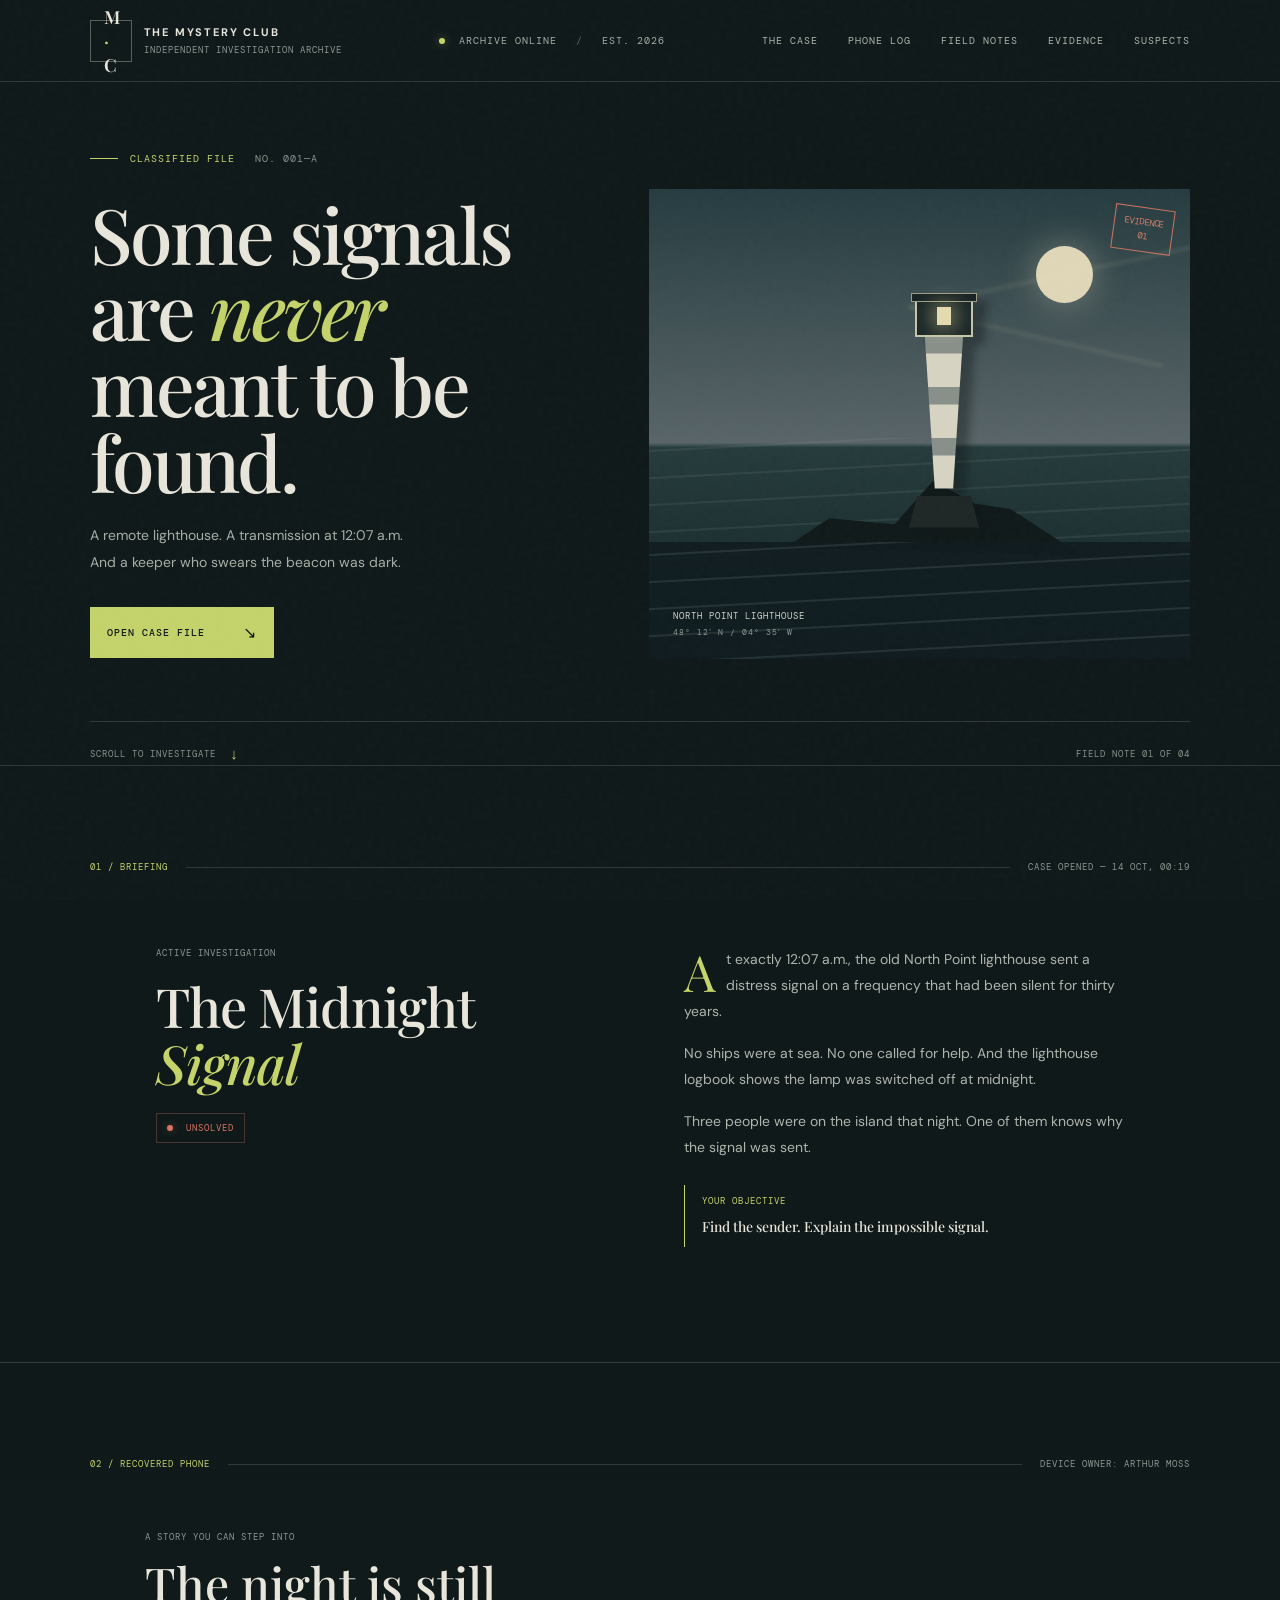
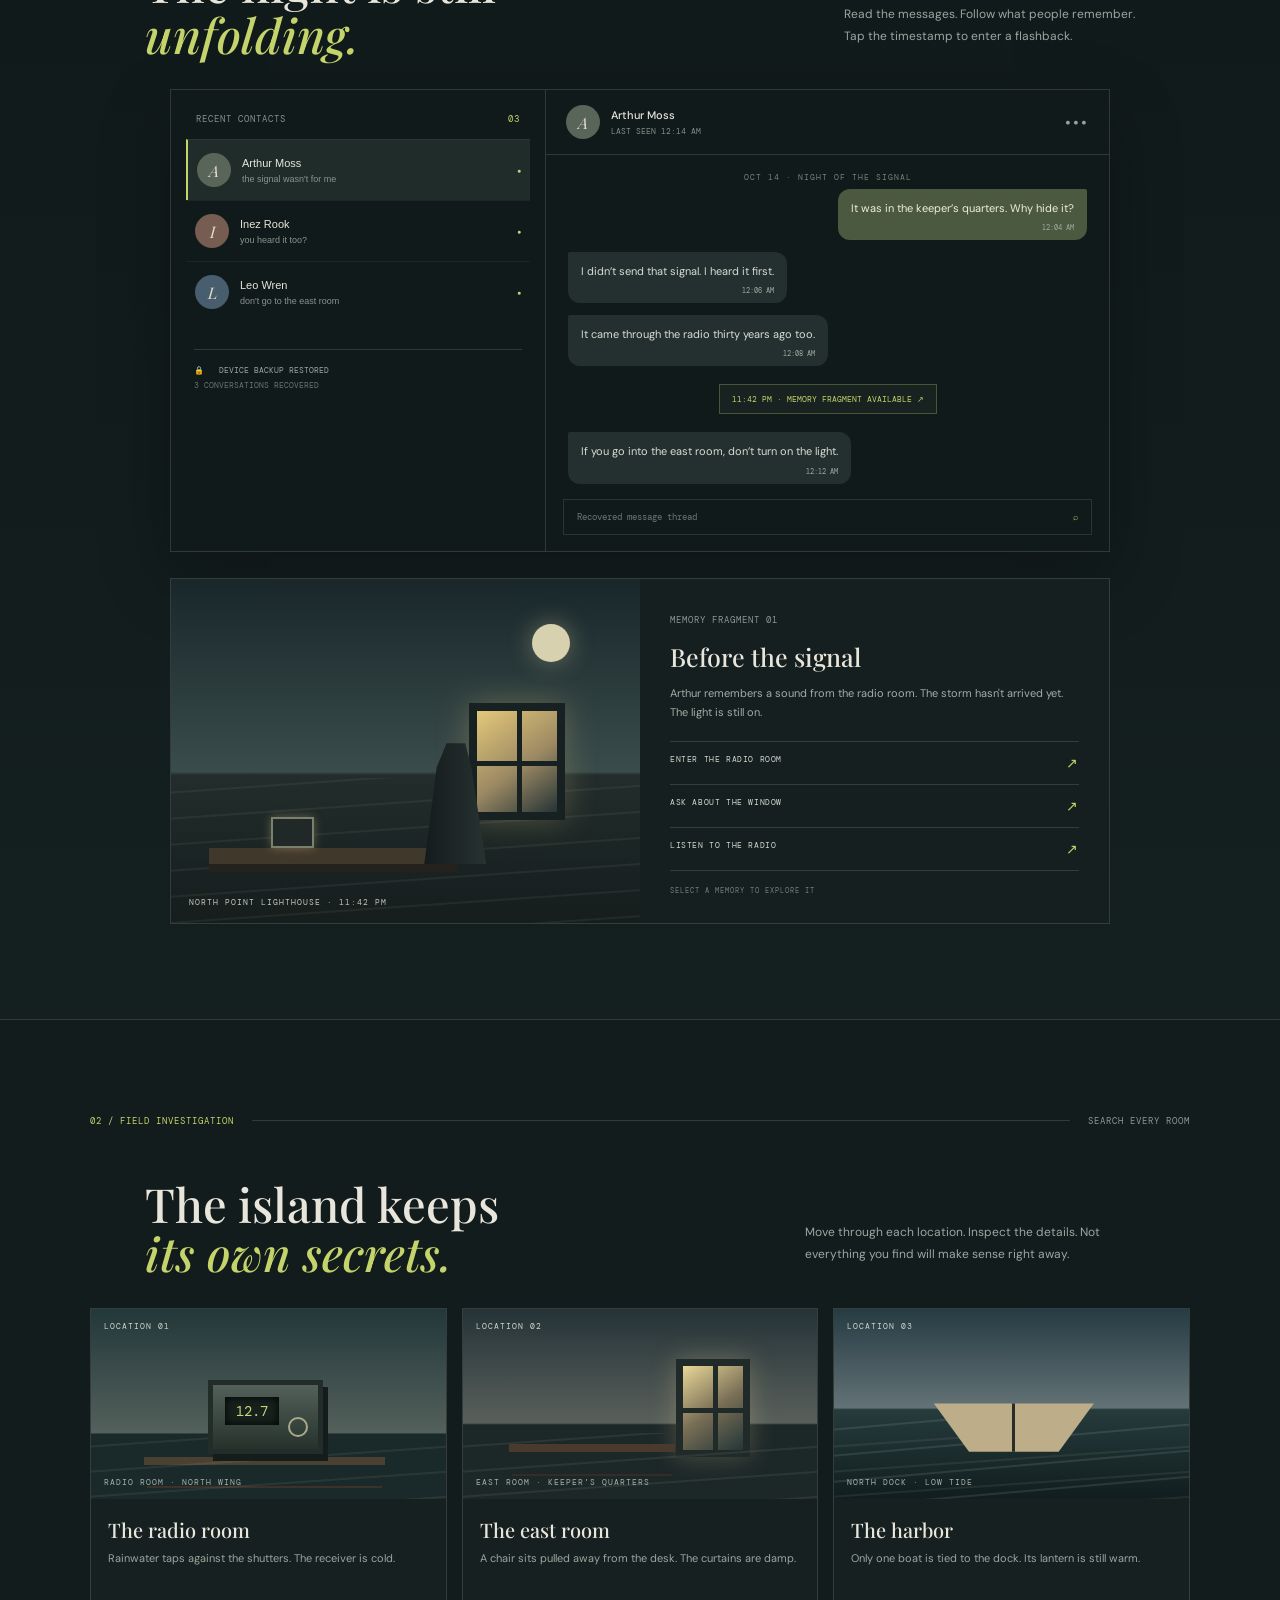
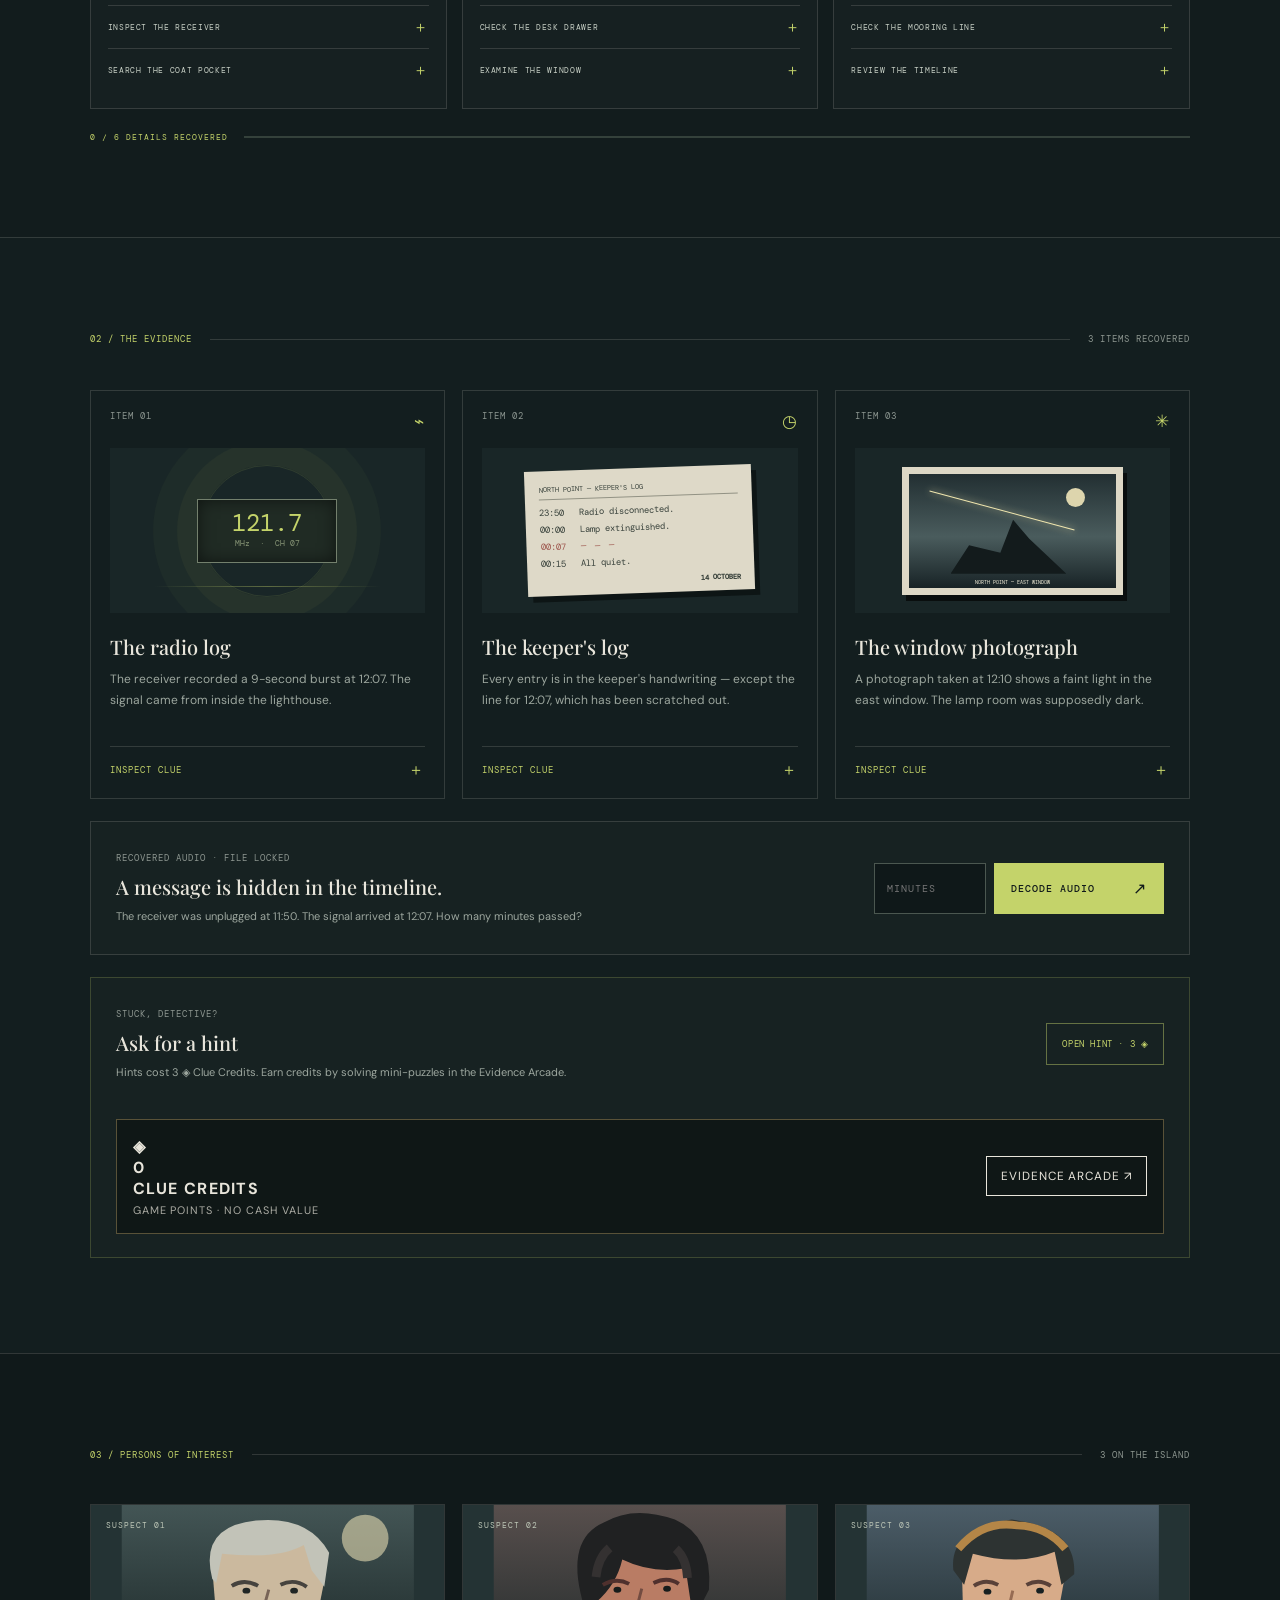
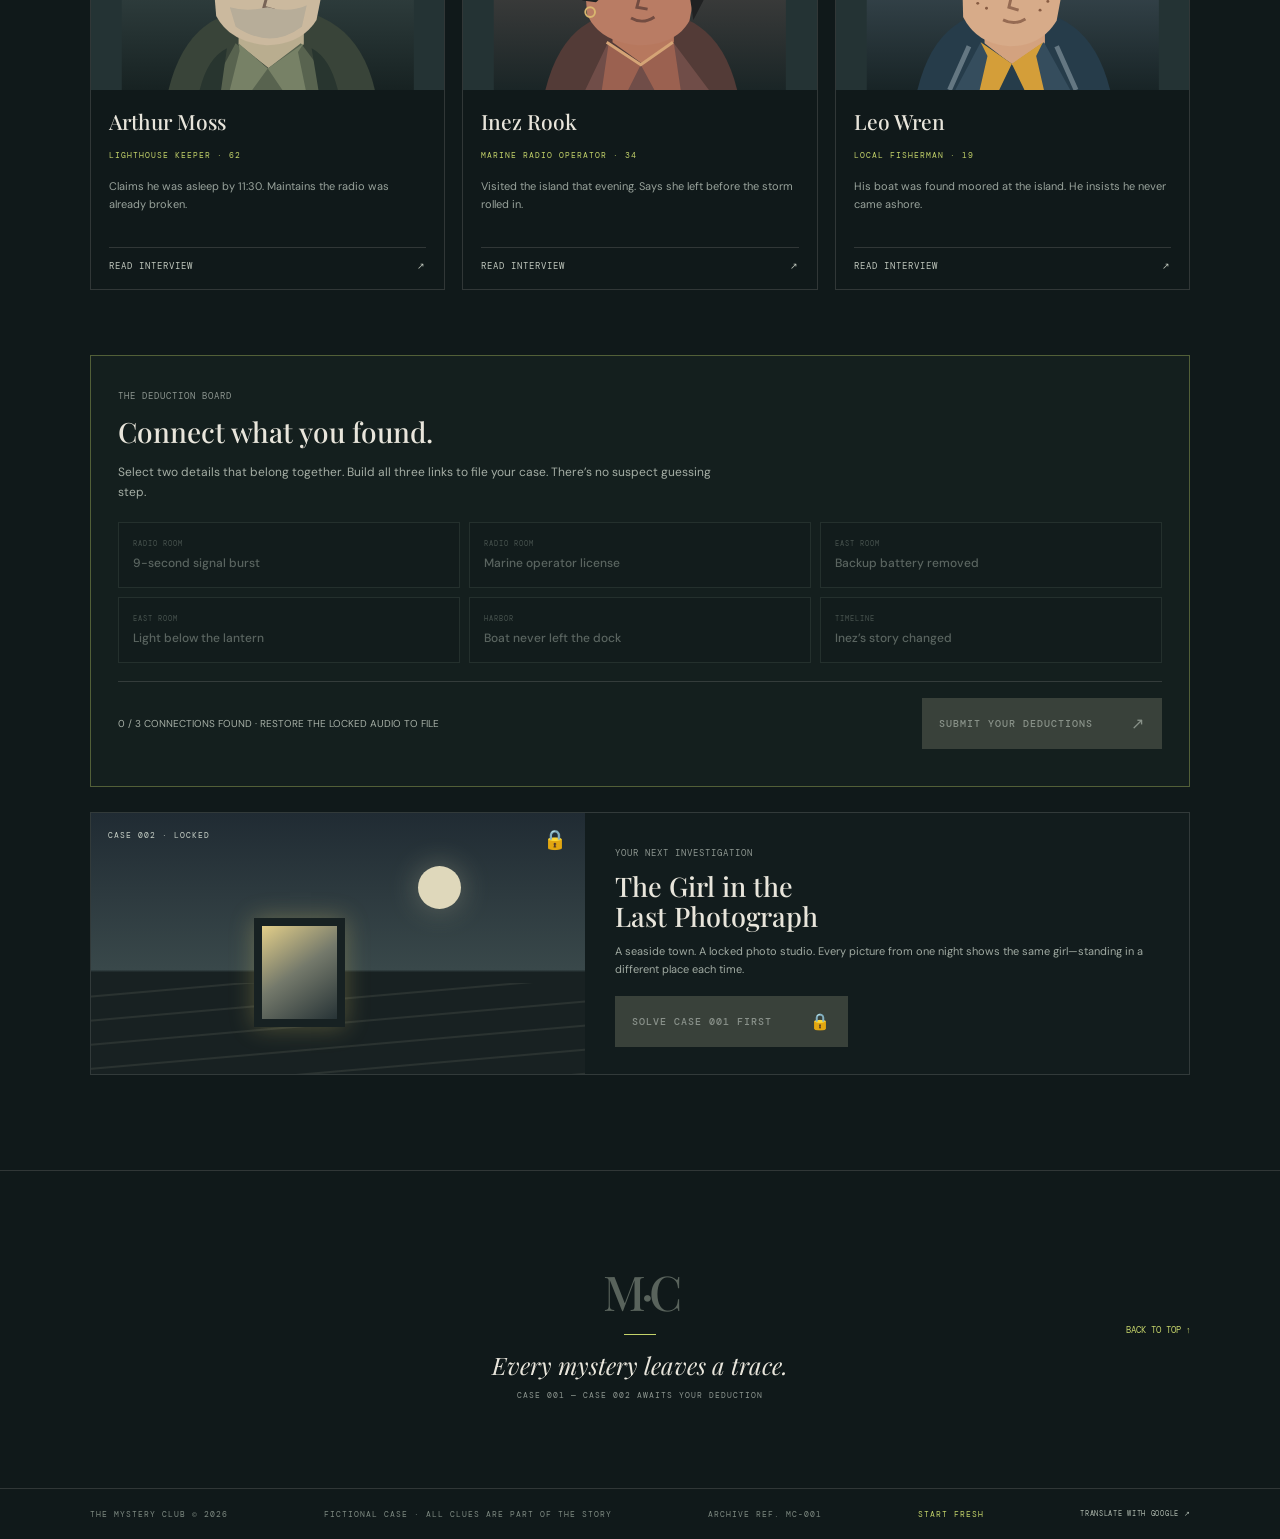
==== index.html @ 8fec45c0 "Add Clue Credits mini-game arcade" ====
<!doctype html>
<html lang="en">
<head>
  <meta charset="utf-8">
  <meta name="viewport" content="width=device-width, initial-scale=1">
  <meta name="theme-color" content="#10191a"><link rel="icon" href="site-icon.svg" type="image/svg+xml"><link rel="manifest" href="site.webmanifest"><link rel="canonical" href="https://ikram-mysteryclub.github.io/the-mystery-club/"><meta name="application-name" content="The Mystery Club"><meta property="og:site_name" content="The Mystery Club"><meta property="og:title" content="The Mystery Club — Mystery Cases"><meta property="og:description" content="Inspect clues, connect evidence, and solve three original mystery cases."><meta property="og:type" content="website"><meta property="og:url" content="https://ikram-mysteryclub.github.io/the-mystery-club/"><meta property="og:image" content="https://ikram-mysteryclub.github.io/the-mystery-club/social-card.svg"><meta name="twitter:card" content="summary_large_image"><meta name="robots" content="index,follow">
  <meta name="description" content="Enter the Internet Mystery Club archive and investigate Case 001: The Midnight Signal.">
  <title>The Mystery Club — Case 001</title>
  <link rel="stylesheet" href="style.css">
</head>
<body>
  <div class="grain" aria-hidden="true"></div>
  <header class="topbar">
    <a class="brand" href="#top" aria-label="The Mystery Club home"><span class="brand-mark">M<span>·</span>C</span><span class="brand-name">THE MYSTERY CLUB<small>INDEPENDENT INVESTIGATION ARCHIVE</small></span></a>
    <div class="top-status"><span class="status-dot"></span> ARCHIVE ONLINE <span class="status-divider">/</span> EST. 2026</div>
    <button class="menu-button" id="menuButton" aria-label="Open navigation" aria-expanded="false">☰</button>
    <nav id="mainNav"><a href="#case">THE CASE</a><a href="#phone">PHONE LOG</a><a href="#field">FIELD NOTES</a><a href="#evidence">EVIDENCE</a><a href="#suspects">SUSPECTS</a></nav>
  </header>
  <main id="top">
    <section class="hero">
      <div class="hero-copy"><div class="eyebrow"><span class="eyebrow-line"></span> CLASSIFIED FILE <span class="file-number">NO. 001—A</span></div>
        <h1>Some signals<br>are <em>never</em><br>meant to be found.</h1>
        <p class="hero-intro">A remote lighthouse. A transmission at 12:07 a.m.<br>And a keeper who swears the beacon was dark.</p>
        <a class="primary-button" href="#case">OPEN CASE FILE <span>↘</span></a>
      </div>
      <div class="hero-art" aria-label="Illustration of a lighthouse in a storm at night" role="img">
        <div class="moon"></div><div class="beam beam-one"></div><div class="beam beam-two"></div><div class="sea sea-back"></div><div class="island"></div><div class="tower"><div class="lantern"><i></i></div><div class="tower-body"></div><div class="tower-base"></div></div><div class="sea sea-front"></div><div class="art-label">NORTH POINT LIGHTHOUSE <span>48° 12′ N / 04° 35′ W</span></div><div class="art-stamp">EVIDENCE<br>01</div>
      </div>
      <div class="hero-foot"><span>SCROLL TO INVESTIGATE</span><span class="scroll-mark">↓</span><span>FIELD NOTE 01 OF 04</span></div>
    </section>
    <section class="case-section" id="case">
      <div class="section-heading"><span class="section-index">01 / BRIEFING</span><span class="section-rule"></span><span class="section-date">CASE OPENED — 14 OCT, 00:19</span></div>
      <div class="case-grid"><div class="case-title"><span class="small-label">ACTIVE INVESTIGATION</span><h2>The Midnight<br><em>Signal</em></h2><div class="case-tag"><span class="status-dot"></span> UNSOLVED</div></div>
        <div class="briefing"><p class="dropcap">At exactly 12:07 a.m., the old North Point lighthouse sent a distress signal on a frequency that had been silent for thirty years.</p><p>No ships were at sea. No one called for help. And the lighthouse logbook shows the lamp was switched off at midnight.</p><p>Three people were on the island that night. One of them knows why the signal was sent.</p><div class="briefing-note"><span>YOUR OBJECTIVE</span><strong>Find the sender. Explain the impossible signal.</strong></div></div></div>
    </section>
    <section class="story-section" id="phone">
      <div class="section-heading"><span class="section-index">02 / RECOVERED PHONE</span><span class="section-rule"></span><span class="section-date">DEVICE OWNER: ARTHUR MOSS</span></div>
      <div class="story-intro"><div><span class="small-label">A STORY YOU CAN STEP INTO</span><h2>The night is still<br><em>unfolding.</em></h2></div><p>Read the messages. Follow what people remember.<br>Tap the timestamp to enter a flashback.</p></div>
      <div class="phone-layout">
        <aside class="contact-list"><div class="contact-head">RECENT CONTACTS <span>03</span></div><button class="contact active" data-chat="arthur"><span class="avatar avatar-a">A</span><span><b>Arthur Moss</b><small>the signal wasn't for me</small></span><i>●</i></button><button class="contact" data-chat="inez"><span class="avatar avatar-i">I</span><span><b>Inez Rook</b><small>you heard it too?</small></span><i>●</i></button><button class="contact" data-chat="leo"><span class="avatar avatar-l">L</span><span><b>Leo Wren</b><small>don't go to the east room</small></span><i>●</i></button><div class="contact-lock">🔒 &nbsp; DEVICE BACKUP RESTORED<br><span>3 CONVERSATIONS RECOVERED</span></div></aside>
        <div class="chat-window"><div class="chat-top"><span class="avatar avatar-a" id="chatAvatar">A</span><span><b id="chatName">Arthur Moss</b><small>LAST SEEN 12:14 AM</small></span><span class="chat-menu">•••</span></div><div class="chat-date">OCT 14 · NIGHT OF THE SIGNAL</div><div class="chat-messages" id="chatMessages"></div><div class="chat-input"><span>Recovered message thread</span><span>⌕</span></div></div>
      </div>
      <div class="flashback-card"><div class="flash-scene"><div class="flash-moon"></div><div class="flash-window"></div><div class="flash-desk"></div><div class="flash-person"></div><span class="scene-time">NORTH POINT LIGHTHOUSE · 11:42 PM</span><span class="scene-grain"></span></div><div class="flash-copy"><span class="small-label">MEMORY FRAGMENT 01</span><h3>Before the signal</h3><p id="flashText">Arthur remembers a sound from the radio room. The storm hasn't arrived yet. The light is still on.</p><div class="flash-choices" id="flashChoices"><button data-next="You step into the radio room. A second cup of tea is still warm beside the receiver. Someone else was here.">ENTER THE RADIO ROOM <span>↗</span></button><button data-next="You ask about the photograph. Arthur looks away: 'That was taken from inside. Someone was watching the sea from the east window.'">ASK ABOUT THE WINDOW <span>↗</span></button><button data-next="You tune the receiver. Beneath the static, three slow knocks echo back. Arthur whispers: 'It answered.'">LISTEN TO THE RADIO <span>↗</span></button></div><span class="flash-note">SELECT A MEMORY TO EXPLORE IT</span></div></div>
    </section>
    <section class="field-section" id="field">
      <div class="section-heading"><span class="section-index">02 / FIELD INVESTIGATION</span><span class="section-rule"></span><span class="section-date">SEARCH EVERY ROOM</span></div>
      <div class="field-intro"><h2>The island keeps<br><em>its own secrets.</em></h2><p>Move through each location. Inspect the details. Not everything you find will make sense right away.</p></div>
      <div class="location-grid">
        <article class="location-card"><div class="location-art scene-radio"><span class="location-number">LOCATION 01</span><div class="scene-radio-set"></div><div class="scene-table"></div><span class="scene-caption">RADIO ROOM · NORTH WING</span></div><div class="location-copy"><h3>The radio room</h3><p>Rainwater taps against the shutters. The receiver is cold.</p><button class="inspect-lead" data-lead="pulse">INSPECT THE RECEIVER <span>＋</span></button><div class="lead-reveal" id="lead-pulse" hidden></div><button class="inspect-lead" data-lead="operator">SEARCH THE COAT POCKET <span>＋</span></button><div class="lead-reveal" id="lead-operator" hidden></div></div></article>
        <article class="location-card"><div class="location-art scene-quarters"><span class="location-number">LOCATION 02</span><div class="scene-window"></div><div class="scene-desk"></div><span class="scene-caption">EAST ROOM · KEEPER’S QUARTERS</span></div><div class="location-copy"><h3>The east room</h3><p>A chair sits pulled away from the desk. The curtains are damp.</p><button class="inspect-lead" data-lead="battery">CHECK THE DESK DRAWER <span>＋</span></button><div class="lead-reveal" id="lead-battery" hidden></div><button class="inspect-lead" data-lead="window">EXAMINE THE WINDOW <span>＋</span></button><div class="lead-reveal" id="lead-window" hidden></div></div></article>
        <article class="location-card"><div class="location-art scene-harbor"><span class="location-number">LOCATION 03</span><div class="scene-boat"></div><span class="scene-caption">NORTH DOCK · LOW TIDE</span></div><div class="location-copy"><h3>The harbor</h3><p>Only one boat is tied to the dock. Its lantern is still warm.</p><button class="inspect-lead" data-lead="rope">CHECK THE MOORING LINE <span>＋</span></button><div class="lead-reveal" id="lead-rope" hidden></div><button class="inspect-lead" data-lead="alibi">REVIEW THE TIMELINE <span>＋</span></button><div class="lead-reveal" id="lead-alibi" hidden></div></div></article>
      </div><div class="field-progress"><span id="fieldProgress">0 / 6 DETAILS RECOVERED</span><span class="field-progress-line"><i id="fieldProgressFill"></i></span></div>
    </section>    <section class="evidence-section" id="evidence">
      <div class="section-heading"><span class="section-index">02 / THE EVIDENCE</span><span class="section-rule"></span><span class="section-date">3 ITEMS RECOVERED</span></div>
      <div class="evidence-grid">
        <article class="evidence-card"><div class="evidence-top"><span>ITEM 01</span><span class="evidence-icon">⌁</span></div><div class="radio-visual"><div class="radio-screen"><span>121.7</span><small>MHz&nbsp; · &nbsp;CH 07</small></div><div class="radio-knob"></div><div class="radio-line"></div></div><h3>The radio log</h3><p>The receiver recorded a 9-second burst at 12:07. The signal came from inside the lighthouse.</p><button class="clue-button" data-clue="The receiver was unplugged at 11:50 p.m. Its backup battery was missing.">INSPECT CLUE <span>＋</span></button></article>
        <article class="evidence-card"><div class="evidence-top"><span>ITEM 02</span><span class="evidence-icon">◷</span></div><div class="log-visual"><div class="log-paper"><small>NORTH POINT — KEEPER'S LOG</small><p>23:50 &nbsp; Radio disconnected.</p><p>00:00 &nbsp; Lamp extinguished.</p><p class="ink">00:07 &nbsp; <span>— — —</span></p><p>00:15 &nbsp; All quiet.</p><b>14 OCTOBER</b></div></div><h3>The keeper's log</h3><p>Every entry is in the keeper's handwriting — except the line for 12:07, which has been scratched out.</p><button class="clue-button" data-clue="Under a side light, you can still read the faint pressure marks: 'Don't answer it.'">INSPECT CLUE <span>＋</span></button></article>
        <article class="evidence-card"><div class="evidence-top"><span>ITEM 03</span><span class="evidence-icon">✳</span></div><div class="photo-visual"><div class="photo-frame"><div class="photo-moon"></div><div class="photo-beam"></div><div class="photo-cliff"></div><div class="photo-caption">NORTH POINT — EAST WINDOW</div></div></div><h3>The window photograph</h3><p>A photograph taken at 12:10 shows a faint light in the east window. The lamp room was supposedly dark.</p><button class="clue-button" data-clue="The light is too low to come from the lantern room. It came from the keeper's quarters below.">INSPECT CLUE <span>＋</span></button></article>
      </div>
    
      <div class="cipher-box"><div><span class="small-label">RECOVERED AUDIO · FILE LOCKED</span><h3>A message is hidden in the timeline.</h3><p>The receiver was unplugged at 11:50. The signal arrived at 12:07. How many minutes passed?</p></div><div class="cipher-controls"><label class="sr-only" for="cipherAnswer">Minutes between the events</label><input id="cipherAnswer" inputmode="numeric" maxlength="2" placeholder="MINUTES"><button class="primary-button" id="decodeButton">DECODE AUDIO <span>↗</span></button></div><p id="cipherResult" class="cipher-result" role="status" hidden></p></div>
      <div class="hint-box"><div><span class="small-label">STUCK, DETECTIVE?</span><h3>Ask for a hint</h3><p>Hints cost 3 ◈ Clue Credits. Earn credits by solving mini-puzzles in the Evidence Arcade.</p></div><button class="hint-ad-button" id="hintButton">OPEN HINT · 3 ◈</button><p class="hint-message" id="hintMessage" hidden></p></div>
    </section>
    <section class="suspects-section" id="suspects">
      <div class="section-heading"><span class="section-index">03 / PERSONS OF INTEREST</span><span class="section-rule"></span><span class="section-date">3 ON THE ISLAND</span></div>
      <div class="suspect-grid">
        <article class="suspect"><span class="suspect-id">SUSPECT 01</span><div class="portrait portrait-one"><svg viewBox="0 0 300 190" role="img" aria-label="Illustrated portrait of Arthur Moss wearing a lighthouse keeper coat"><defs><linearGradient id="abg" x2="0" y2="1"><stop stop-color="#435555"/><stop offset="1" stop-color="#172222"/></linearGradient></defs><rect width="300" height="190" fill="url(#abg)"/><circle cx="250" cy="34" r="24" fill="#d8d0aa" opacity=".65"/><path d="M48 190Q66 116 126 108H183Q244 121 260 190" fill="#394439"/><path d="M120 108h67v35l-33 27-34-27z" fill="#b9ad8f"/><path d="M94 78Q91 28 150 25q57 1 58 53l-8 40q-15 25-51 26-38-3-52-30z" fill="#cbb99e"/><path d="M93 76Q79 22 138 16q54-5 75 33l-5 35-13-17-8-26q-26 15-84 9l-6 30z" fill="#c2c3b8"/><path d="M113 83q13-8 27 0M163 82q14-7 27 2" fill="none" stroke="#46433e" stroke-width="4"/><ellipse cx="128" cy="88" rx="4" ry="3" fill="#202625"/><ellipse cx="177" cy="88" rx="4" ry="3" fill="#202625"/><path d="M151 87l-5 18 11 3M139 115q14 9 28-1" fill="none" stroke="#786457" stroke-width="3"/><path d="M111 105q17 5 39 0 23 6 40-2l-5 22q-32 24-68 0z" fill="#b7ad99"/><path d="M91 190l26-48 33 26 34-26 36 48" fill="#58634f"/><path d="M120 142l30 26-16 22h-23l10-40M187 142l-37 26 15 22h24l-8-39" fill="#778166"/><path d="M80 190q8-33 28-43l-6 43M222 190q-8-33-27-43l7 43" fill="#28352f"/></svg></div><div class="suspect-info"><h3>Arthur Moss</h3><span class="role">LIGHTHOUSE KEEPER · 62</span><p>Claims he was asleep by 11:30. Maintains the radio was already broken.</p><button class="suspect-select" data-suspect="Arthur Moss">READ INTERVIEW <span>↗</span></button></div></article>
        <article class="suspect"><span class="suspect-id">SUSPECT 02</span><div class="portrait portrait-two"><svg viewBox="0 0 300 190" role="img" aria-label="Illustrated portrait of Inez Rook wearing a dark red raincoat"><defs><linearGradient id="ibg" x2="0" y2="1"><stop stop-color="#584f4d"/><stop offset="1" stop-color="#1a2526"/></linearGradient></defs><rect width="300" height="190" fill="url(#ibg)"/><path d="M53 190Q71 118 127 111h49q57 9 74 79" fill="#533b37"/><path d="M122 105h63v36l-31 23-32-23z" fill="#b7785e"/><path d="M93 76Q90 27 149 26q58 1 59 56l-7 37q-14 25-52 25-40-3-53-31z" fill="#b97c64"/><path d="M91 98Q74 35 113 18q31-18 73-3 39 17 35 72l-16 31-8-53q-34 6-65-9-6 26-27 44z" fill="#202122"/><path d="M105 74q2-20 14-30M199 75q-1-20-12-30" fill="none" stroke="#343131" stroke-width="9"/><path d="M112 82q14-8 27-1M164 80q15-7 26 1" fill="none" stroke="#4f302d" stroke-width="4"/><ellipse cx="127" cy="87" rx="4" ry="3" fill="#171c1b"/><ellipse cx="178" cy="86" rx="4" ry="3" fill="#171c1b"/><path d="M152 86l-5 19 11 2M141 116q12 7 24-1" fill="none" stroke="#734c41" stroke-width="3"/><circle cx="99" cy="110" r="5" fill="none" stroke="#d9b66f" stroke-width="2"/><path d="M94 190l23-48 34 22 34-22 36 48" fill="#704d48"/><path d="M117 142l34 22-13 26h-27l7-48M185 142l-34 22 14 26h27l-7-48" fill="#9b6150"/><path d="M116 141l35 23 33-23" fill="none" stroke="#d5a476" stroke-width="3"/></svg></div><div class="suspect-info"><h3>Inez Rook</h3><span class="role">MARINE RADIO OPERATOR · 34</span><p>Visited the island that evening. Says she left before the storm rolled in.</p><button class="suspect-select" data-suspect="Inez Rook">READ INTERVIEW <span>↗</span></button></div></article>
        <article class="suspect"><span class="suspect-id">SUSPECT 03</span><div class="portrait portrait-three"><svg viewBox="0 0 300 190" role="img" aria-label="Illustrated portrait of Leo Wren in a knit cap and fishing jacket"><defs><linearGradient id="lbg" x2="0" y2="1"><stop stop-color="#4c5d68"/><stop offset="1" stop-color="#182426"/></linearGradient></defs><rect width="300" height="190" fill="url(#lbg)"/><path d="M52 190Q70 116 128 110h47q57 8 75 80" fill="#263c4a"/><path d="M121 106h62v36l-31 24-31-24z" fill="#d3a27f"/><path d="M98 75q3-47 51-47 49 1 54 48l-8 43q-16 26-48 26-34-2-48-30z" fill="#d7ab89"/><path d="M89 67Q84 24 149 15q67 8 64 56l-13 11-7-34q-36 15-84 2l-9 32z" fill="#2d3332"/><path d="M94 45q25-30 61-24 30 1 49 24" fill="none" stroke="#b48647" stroke-width="8"/><path d="M110 83q12-8 25-1M164 82q13-7 25 1" fill="none" stroke="#594139" stroke-width="4"/><ellipse cx="124" cy="89" rx="4" ry="3" fill="#172022"/><ellipse cx="178" cy="88" rx="4" ry="3" fill="#172022"/><path d="M150 88l-4 17 10 3M140 118q12 6 23-1" fill="none" stroke="#966b53" stroke-width="3"/><g fill="#875b42"><circle cx="114" cy="101" r="1.5"/><circle cx="123" cy="106" r="1.5"/><circle cx="186" cy="99" r="1.5"/><circle cx="178" cy="108" r="1.5"/></g><path d="M91 190l26-49 32 22-14 27zM209 190l-27-49-32 22 14 27z" fill="#354d5d"/><path d="M117 141l32 22-13 27h-20l8-35M181 141l-32 22 13 27h20l-8-35" fill="#d49e39"/><path d="M85 190l20-45M215 190l-20-45" stroke="#647782" stroke-width="5"/></svg></div><div class="suspect-info"><h3>Leo Wren</h3><span class="role">LOCAL FISHERMAN · 19</span><p>His boat was found moored at the island. He insists he never came ashore.</p><button class="suspect-select" data-suspect="Leo Wren">READ INTERVIEW <span>↗</span></button></div></article>
      </div>
      <div class="deduction-box" id="deductionBoard"><div class="deduction-head"><span class="small-label">THE DEDUCTION BOARD</span><h2>Connect what you found.</h2><p>Select two details that belong together. Build all three links to file your case. There’s no suspect guessing step.</p></div><div class="board-clues"><button class="board-clue" data-boardclue="pulse" disabled><small>RADIO ROOM</small><b>9-second signal burst</b></button><button class="board-clue" data-boardclue="operator" disabled><small>RADIO ROOM</small><b>Marine operator license</b></button><button class="board-clue" data-boardclue="battery" disabled><small>EAST ROOM</small><b>Backup battery removed</b></button><button class="board-clue" data-boardclue="window" disabled><small>EAST ROOM</small><b>Light below the lantern</b></button><button class="board-clue" data-boardclue="rope" disabled><small>HARBOR</small><b>Boat never left the dock</b></button><button class="board-clue" data-boardclue="alibi" disabled><small>TIMELINE</small><b>Inez’s story changed</b></button></div><div class="board-bottom"><p id="boardStatus" role="status">Inspect the island to add details to your board.</p><button class="primary-button" id="solveButton" disabled>SUBMIT YOUR DEDUCTIONS <span>↗</span></button></div><div class="links-made" id="linksMade"></div></div><div id="result" class="result" role="status" aria-live="polite" hidden></div>      <div class="next-case" id="nextCase"><div class="next-case-art"><span class="case-lock" id="caseLock">🔒</span><span class="next-case-no">CASE 002 · LOCKED</span><div class="next-case-moon"></div><div class="next-case-horizon"></div></div><div class="next-case-copy"><span class="small-label">YOUR NEXT INVESTIGATION</span><h3>The Girl in the<br>Last Photograph</h3><p>A seaside town. A locked photo studio. Every picture from one night shows the same girl—standing in a different place each time.</p><button class="primary-button" id="caseTwoButton" disabled>SOLVE CASE 001 FIRST <span>🔒</span></button></div></div>
    </section>
    <section class="closing"><span class="closing-mark">M·C</span><p>Every mystery leaves a trace.</p><span class="closing-meta">CASE 001 — CASE 002 AWAITS YOUR DEDUCTION</span><a href="#top">BACK TO TOP ↑</a></section>
  </main>
  <footer><span>THE MYSTERY CLUB © 2026</span><span>FICTIONAL CASE · ALL CLUES ARE PART OF THE STORY</span><span>ARCHIVE REF. MC-001</span><a class="start-fresh" href="start-fresh.html">START FRESH</a><a class="translate-link" href="https://translate.google.com/" target="_blank" rel="noopener noreferrer" title="Open Google Translate to translate the public website">TRANSLATE WITH GOOGLE ↗</a></footer>
  <dialog id="clueDialog"><button class="dialog-close" aria-label="Close clue">×</button><span class="small-label">FIELD NOTE / NEW DETAIL</span><p id="clueText"></p><button class="primary-button dialog-done">BACK TO EVIDENCE <span>↗</span></button></dialog>
  <link rel="stylesheet" href="coin-arcade.css">
  <script src="coin-arcade.js"></script>
  <script src="script.js"></script>
</body>
</html>
---- style.css ----
@import url('https://fonts.googleapis.com/css2?family=DM+Mono:wght@400;500&family=DM+Sans:wght@400;500;600;700&family=Playfair+Display:ital,wght@0,500;0,600;0,700;1,500;1,600&display=swap');
:root{--ink:#10191a;--paper:#e8e5db;--muted:#8d9690;--line:rgba(232,229,219,.15);--acid:#c4d36a;--red:#d77561}*{box-sizing:border-box}html{scroll-behavior:smooth}body{margin:0;background:var(--ink);color:var(--paper);font-family:'DM Sans',sans-serif}.grain{position:fixed;inset:0;z-index:5;pointer-events:none;opacity:.065;background-image:url("data:image/svg+xml,%3Csvg viewBox='0 0 180 180' xmlns='http://www.w3.org/2000/svg'%3E%3Cfilter id='n'%3E%3CfeTurbulence type='fractalNoise' baseFrequency='.85' numOctaves='3' stitchTiles='stitch'/%3E%3C/filter%3E%3Crect width='100%25' height='100%25' filter='url(%23n)' opacity='.32'/%3E%3C/svg%3E")}.topbar{height:82px;padding:0 7%;display:flex;align-items:center;justify-content:space-between;border-bottom:1px solid var(--line);position:relative;z-index:7}.brand{display:flex;gap:12px;align-items:center;color:inherit;text-decoration:none}.brand-mark{font:600 18px 'Playfair Display';letter-spacing:-2px;border:1px solid #56615a;width:42px;height:42px;display:grid;place-content:center}.brand-mark span{color:var(--acid)}.brand-name{font-size:11px;font-weight:700;letter-spacing:1.8px}.brand-name small{display:block;margin-top:5px;color:var(--muted);font:9px 'DM Mono';letter-spacing:1px}.top-status,nav,.eyebrow,.file-number,.hero-foot,.small-label,.section-heading,.case-tag,.briefing-note span,.evidence-top,.clue-button,.suspect-id,.role,.suspect-select,.solve-controls select,.closing-meta,footer,.dialog-close{font:10px 'DM Mono',monospace;letter-spacing:1px}.top-status{color:#a5aca4}.status-dot{display:inline-block;width:6px;height:6px;border-radius:50%;background:var(--acid);margin-right:7px;box-shadow:0 0 9px #c4d36a77}.status-divider{margin:0 12px;color:#56615a}nav{display:flex;gap:30px}nav a{color:#aeb4ab;text-decoration:none}nav a:hover,.suspect-select:hover{color:var(--acid)}.menu-button{display:none;background:none;border:0;color:var(--paper);font-size:20px}.hero{padding:70px 7% 0;position:relative;min-height:670px;display:grid;grid-template-columns:1fr 1.05fr;align-items:center;gap:4%}.hero-copy{padding-bottom:38px}.eyebrow{color:var(--acid);display:flex;align-items:center;gap:12px}.eyebrow-line{width:28px;height:1px;background:var(--acid)}.file-number{color:var(--muted);margin-left:8px}.hero h1{font:500 clamp(48px,6vw,82px)/.99 'Playfair Display',serif;letter-spacing:-2.8px;margin:30px 0 23px}.hero h1 em,.case-title h2 em{color:var(--acid);font-weight:500}.hero-intro{color:#a7aea6;font-size:14px;line-height:1.9;margin-bottom:32px}.primary-button{display:inline-flex;align-items:center;justify-content:space-between;gap:38px;padding:15px 17px;background:var(--acid);border:0;color:var(--ink);font:500 10px 'DM Mono';letter-spacing:1px;text-decoration:none;cursor:pointer;transition:background .2s,transform .2s}.primary-button:hover{background:#d9e78a;transform:translateY(-2px)}.primary-button span{font-size:16px}.hero-art{height:470px;position:relative;overflow:hidden;background:linear-gradient(#263c40,#596568 54%,#263b3c 55%,#122426);isolation:isolate}.moon{position:absolute;right:18%;top:12%;width:57px;height:57px;border-radius:50%;background:#dfd7b8;box-shadow:0 0 35px #e5dfc55c}.beam{position:absolute;z-index:1;left:48%;top:25%;height:1px;background:#f0e6b7;transform-origin:left;opacity:.38;filter:blur(2px)}.beam-one{width:360px;transform:rotate(-12deg)}.beam-two{width:260px;transform:rotate(13deg)}.sea{position:absolute;left:-5%;width:110%;height:26%;background:repeating-linear-gradient(177deg,transparent 0 13px,#9ba7a32b 14px 15px,transparent 16px 27px)}.sea-back{bottom:21%;opacity:.7}.sea-front{bottom:-4%;height:29%;background-color:#101c20;opacity:.9}.island{position:absolute;bottom:22%;left:25%;width:55%;height:16%;background:#111a1a;clip-path:polygon(0 90%,15% 50%,37% 58%,50% 0,64% 31%,76% 38%,100% 100%)}.tower{position:absolute;z-index:2;bottom:28%;left:48%;width:70px;height:230px;filter:drop-shadow(12px 8px 4px #10161766)}.lantern{height:39px;width:58px;position:absolute;top:0;left:6px;background:#192627;border:2px solid #c7c4aa;z-index:2}.lantern:before{content:'';position:absolute;left:-6px;right:-6px;top:-7px;height:7px;background:#182324;border:1px solid #9c9b88}.lantern i{position:absolute;left:20px;top:7px;width:14px;height:18px;background:#e5dbb0;box-shadow:0 0 22px #f9e9a0}.tower-body{position:absolute;top:36px;left:12px;width:46px;height:155px;background:repeating-linear-gradient(0deg,#d7d4c3 0 33px,#89908a 34px 51px);clip-path:polygon(8% 0,92% 0,70% 100%,30% 100%)}.tower-base{position:absolute;left:0;bottom:0;width:70px;height:32px;background:#202727;clip-path:polygon(12% 0,88% 0,100% 100%,0 100%)}.art-label{position:absolute;bottom:22px;left:24px;z-index:3;color:#d1d4ca;font:9px 'DM Mono';letter-spacing:1px}.art-label span{display:block;margin-top:5px;color:#8d9993;font-size:8px}.art-stamp{position:absolute;right:17px;top:18px;border:1px solid #cc735e;color:#d7806a;padding:7px 9px;text-align:center;font:9px/1.6 'DM Mono';transform:rotate(8deg);z-index:3}.hero-foot{grid-column:1/-1;display:flex;gap:14px;align-items:center;color:#89928a;border-top:1px solid var(--line);padding:22px 0 26px;font-size:9px}.scroll-mark{color:var(--acid);font-size:15px}.hero-foot span:last-child{margin-left:auto}.case-section,.evidence-section,.suspects-section{padding:95px 7%;border-top:1px solid var(--line)}.section-heading{display:flex;align-items:center;gap:18px;color:var(--acid);font-size:9px}.section-rule{height:1px;background:var(--line);flex:1}.section-date{color:var(--muted)}.case-grid{display:grid;grid-template-columns:1fr 1fr;gap:9%;padding:67px 6% 20px}.small-label{color:var(--muted);font-size:9px}.case-title h2{font:500 54px/1.06 'Playfair Display';letter-spacing:-1px;margin:17px 0 20px}.case-tag{color:var(--red);border:1px solid #d775614b;display:inline-block;padding:8px 10px;font-size:9px}.case-tag .status-dot{background:var(--red);box-shadow:0 0 9px #d7756177}.briefing{max-width:490px;padding-top:7px}.briefing p{color:#aeb4ac;font-size:14px;line-height:1.85;margin:0 0 16px}.briefing .dropcap:first-letter{float:left;font:50px 'Playfair Display';line-height:.8;color:var(--acid);padding:5px 10px 0 0}.briefing-note{border-left:1px solid var(--acid);margin-top:25px;padding:10px 0 10px 17px}.briefing-note span{display:block;color:var(--acid);font-size:9px;margin-bottom:9px}.briefing-note strong{font:500 14px 'Playfair Display';color:var(--paper)}.evidence-section{background:#131e1f}.evidence-grid{display:grid;grid-template-columns:repeat(3,1fr);gap:17px;margin-top:45px}.evidence-card{border:1px solid var(--line);padding:19px 19px 17px;min-width:0}.evidence-top{display:flex;justify-content:space-between;color:#8c9690;font-size:9px}.evidence-icon{color:var(--acid);font-size:17px}.radio-visual,.log-visual,.photo-visual{height:165px;margin:16px 0 20px;display:grid;place-items:center;background:#192627;overflow:hidden}.radio-visual{position:relative}.radio-visual:before{content:'';position:absolute;width:130px;height:130px;border:1px solid #c4d36a20;border-radius:50%;box-shadow:0 0 0 24px #c4d36a0b,0 0 0 48px #c4d36a08}.radio-screen{z-index:1;width:140px;height:64px;border:1px solid #73806d;background:#202b24;box-shadow:inset 0 0 16px #0008;text-align:center;padding:7px;color:var(--acid);font:24px 'DM Mono'}.radio-screen small{display:block;font-size:8px;color:#879576}.radio-knob{position:absolute;width:12px;height:12px;border:2px solid #8e9486;border-radius:50%;right:28%;top:48%}.radio-line{position:absolute;width:72%;height:1px;background:linear-gradient(90deg,transparent,#c4d36a65,transparent);bottom:26px}.log-paper{width:72%;background:#ded9c8;color:#37403a;padding:14px 14px 9px;transform:rotate(-2deg);box-shadow:5px 6px 0 #0d1515;font:9px 'DM Mono'}.log-paper small{font-size:7px;border-bottom:1px solid #929284;display:block;padding-bottom:5px;margin-bottom:7px}.log-paper p{margin:5px 0}.log-paper .ink{color:#9d554c}.log-paper .ink span{letter-spacing:2px}.log-paper b{font-size:7px;display:block;text-align:right;margin-top:8px}.photo-frame{position:relative;width:70%;height:128px;background:linear-gradient(#222f32,#4a5c5d 55%,#182326);border:7px solid #ddd8c6;box-shadow:4px 6px 0 #090e0e;overflow:hidden}.photo-moon{position:absolute;right:15%;top:12%;width:19px;height:19px;border-radius:50%;background:#ddd5ad}.photo-beam{position:absolute;right:19%;top:32%;width:150px;height:1px;background:#f1e7af;transform:rotate(15deg);box-shadow:0 0 7px #f1e7af}.photo-cliff{position:absolute;bottom:14px;left:20%;width:56%;height:54px;background:#131b1c;clip-path:polygon(0 100%,16% 47%,43% 61%,54% 0,68% 35%,100% 100%)}.photo-caption{position:absolute;bottom:2px;left:0;right:0;text-align:center;font:5px 'DM Mono';color:#faf5df}.evidence-card h3{font:500 20px 'Playfair Display';margin:0 0 9px}.evidence-card>p{font-size:12px;line-height:1.7;color:#9ca69e;min-height:61px;margin:0 0 16px}.clue-button{display:flex;justify-content:space-between;align-items:center;width:100%;padding:12px 0 0;border:0;border-top:1px solid var(--line);background:none;color:var(--acid);cursor:pointer;font-size:9px}.clue-button span{font-size:16px}.suspect-grid{display:grid;grid-template-columns:repeat(3,1fr);gap:17px;margin:43px 0 65px}.suspect{border:1px solid var(--line);position:relative}.suspect-id{position:absolute;top:15px;left:15px;z-index:1;color:#bec7b8;font-size:8px}.portrait{height:155px;display:grid;place-items:center;position:relative;overflow:hidden;background:radial-gradient(ellipse at 50% 43%,#79847c 0,#344344 23%,#202e30 57%,#172121 100%)}.portrait:before{content:'';position:absolute;bottom:-35px;width:112px;height:115px;border-radius:45% 45% 0 0;background:linear-gradient(90deg,#273334,#63716c 48%,#293839)}.portrait:after{content:'';position:absolute;bottom:49px;width:43px;height:58px;border-radius:45% 45% 42% 42%;background:linear-gradient(90deg,#7b7469,#c0b4a0 56%,#7d7467)}.portrait span{position:absolute;z-index:2;font:italic 11px 'Playfair Display';color:#e6dfca;top:16px;right:16px;opacity:.65}.portrait-two{background:radial-gradient(ellipse at 50% 45%,#827f74,#354044 52%,#1b2426)}.portrait-two:before{background:linear-gradient(90deg,#3e3431,#8a6757,#352e2b)}.portrait-two:after{background:linear-gradient(90deg,#a67d68,#d5b499 56%,#9b705e)}.portrait-three{background:radial-gradient(ellipse at 50% 45%,#777f79,#354044 52%,#1b2426)}.portrait-three:before{background:linear-gradient(90deg,#26333d,#49596a,#25313b)}.portrait-three:after{background:linear-gradient(90deg,#997a67,#d0ad90 56%,#97745e)}.suspect-info{padding:17px 18px}.suspect-info h3{font:500 21px 'Playfair Display';margin:0 0 7px}.role{font-size:8px;color:var(--acid)}.suspect-info p{font-size:11px;line-height:1.7;color:#99a39c;min-height:56px;margin:14px 0}.suspect-select{border:0;border-top:1px solid var(--line);padding:12px 0 0;width:100%;display:flex;justify-content:space-between;background:transparent;color:#c0c7bd;cursor:pointer;font-size:9px}.solve-box{border:1px solid #c4d36a4b;background:#171f1e;padding:28px 30px;display:flex;align-items:center;justify-content:space-between;gap:30px}.solve-box h2{font:500 28px 'Playfair Display';margin:8px 0}.solve-box p{font-size:12px;color:#9da69f;margin:0}.solve-controls{display:flex;gap:9px;align-items:center}.solve-controls select{background:#10191a;color:var(--paper);border:1px solid #394343;padding:16px 12px;min-width:185px;font-size:9px}.solve-controls .primary-button{white-space:nowrap}.result{margin-top:15px;border-left:2px solid var(--acid);padding:16px 20px;background:#17211e;color:#b4bdb5;font-size:13px;line-height:1.7}.result strong{color:var(--acid)}.closing{position:relative;padding:88px 7%;text-align:center;border-top:1px solid var(--line);display:flex;flex-direction:column;align-items:center}.closing-mark{font:500 48px 'Playfair Display';letter-spacing:-5px;color:#59635c}.closing-mark:after{content:'';display:block;width:32px;height:1px;background:var(--acid);margin:11px auto 0}.closing p{font:italic 24px 'Playfair Display';margin:14px 0 9px}.closing-meta{font-size:8px;color:var(--muted)}.closing>a{position:absolute;right:7%;top:50%;transform:translateY(-50%);font:9px 'DM Mono';color:var(--acid);text-decoration:none}footer{border-top:1px solid var(--line);padding:20px 7%;display:flex;justify-content:space-between;color:#7d8981;font-size:8px}dialog{background:#1b2827;border:1px solid #c4d36a70;color:var(--paper);padding:36px;max-width:440px;width:calc(100% - 36px);box-shadow:0 18px 80px #000b}dialog::backdrop{background:#081010c9;backdrop-filter:blur(4px)}dialog p{font:500 23px/1.5 'Playfair Display';margin:20px 0 27px}.dialog-close{position:absolute;right:13px;top:10px;background:none;border:0;color:#b8c0b8;font-size:22px;cursor:pointer}.sr-only{position:absolute;width:1px;height:1px;padding:0;margin:-1px;overflow:hidden;clip:rect(0,0,0,0);white-space:nowrap;border:0}
@media(max-width:850px){.hero{grid-template-columns:1fr .9fr;gap:2%;padding-left:5%;padding-right:5%}.hero-art{height:390px}.hero h1{font-size:59px}.topbar{padding:0 5%}.case-section,.evidence-section,.suspects-section{padding:75px 5%}.solve-box{align-items:flex-start;flex-direction:column}.solve-controls{width:100%}.solve-controls select{flex:1}}
@media(max-width:620px){.topbar{height:70px}.brand-name{font-size:9px}.brand-name small{font-size:7px}.top-status{display:none}.menu-button{display:block}nav{display:none;position:absolute;top:69px;left:0;right:0;background:#111c1d;padding:20px 6%;border-bottom:1px solid var(--line);flex-direction:column;gap:20px}nav.open{display:flex}.hero{display:flex;flex-direction:column;align-items:stretch;padding-top:52px;min-height:0;gap:20px}.hero-copy{padding-bottom:0}.hero h1{font-size:57px}.hero-art{height:330px}.hero-foot{margin-top:5px}.section-heading{gap:9px;font-size:8px}.section-date{font-size:7px}.case-grid{grid-template-columns:1fr;gap:30px;padding:48px 1% 0}.case-title h2{font-size:48px}.case-section,.evidence-section,.suspects-section{padding:64px 6%}.evidence-grid,.suspect-grid{grid-template-columns:1fr;gap:12px}.evidence-card>p,.suspect-info p{min-height:0}.evidence-card{padding:17px}.suspect{display:grid;grid-template-columns:38% 1fr}.portrait{height:100%;min-height:210px}.suspect-info{padding:16px}.suspect-info h3{font-size:18px}.solve-controls{flex-direction:column;align-items:stretch}.solve-controls select,.solve-controls .primary-button{width:100%}.solve-box{padding:22px 18px}.closing{padding:75px 6%}.closing>a{position:static;transform:none;margin-top:25px}footer{gap:10px;flex-direction:column;text-align:center}}
.story-section{padding:95px 7%;border-top:1px solid var(--line);background:linear-gradient(180deg,#10191a,#141f20)}.story-intro{display:flex;justify-content:space-between;align-items:end;margin:54px 5% 30px}.story-intro h2{font:500 48px/1.05 'Playfair Display';margin:13px 0 0}.story-intro h2 em{color:var(--acid);font-weight:500}.story-intro>p{color:#9ca69e;font-size:12px;line-height:1.8}.phone-layout{display:grid;grid-template-columns:.8fr 1.2fr;max-width:940px;margin:auto;min-height:420px;border:1px solid var(--line);background:#111a1b;box-shadow:0 24px 65px #0004}.contact-list{border-right:1px solid var(--line);padding:0 15px}.contact-head{padding:23px 10px 14px;color:#85918a;font:9px 'DM Mono';letter-spacing:1px;display:flex;justify-content:space-between}.contact-head span{color:var(--acid)}.contact{width:100%;display:flex;align-items:center;gap:11px;padding:13px 9px;border:0;border-top:1px solid #ffffff0d;background:none;color:var(--paper);text-align:left;cursor:pointer}.contact.active{background:#202c2a;border-left:2px solid var(--acid)}.contact>b,.contact span:nth-child(2){display:flex;flex-direction:column;gap:5px;min-width:0}.contact span b{font-size:11px;font-weight:500}.contact small{font-size:9px;color:#87948d;white-space:nowrap;overflow:hidden;text-overflow:ellipsis}.contact i{margin-left:auto;color:var(--acid);font-size:7px}.avatar{width:34px;height:34px;flex:0 0 34px;border-radius:50%;display:grid;place-items:center;font:italic 16px 'Playfair Display';background:#596559;color:#e3ddc9}.avatar-i{background:#775d51}.avatar-l{background:#485d6d}.contact-lock{margin:27px 8px;padding:13px 0;border-top:1px solid var(--line);font:8px/1.8 'DM Mono';color:#9aa69d}.contact-lock span{color:#64746b}.chat-window{display:flex;flex-direction:column;min-height:420px}.chat-top{height:65px;border-bottom:1px solid var(--line);display:flex;align-items:center;padding:0 20px;gap:11px}.chat-top>span:nth-child(2){display:flex;flex-direction:column;gap:4px}.chat-top b{font-size:11px;font-weight:500}.chat-top small{font:8px 'DM Mono';color:#819087}.chat-menu{margin-left:auto;color:#98a399;letter-spacing:2px}.chat-date{text-align:center;color:#748078;font:8px 'DM Mono';letter-spacing:1px;padding:17px 0 7px}.chat-messages{flex:1;padding:12px 22px 22px;display:flex;flex-direction:column;gap:12px;max-height:310px;overflow:auto}.bubble{max-width:76%;padding:11px 13px 8px;font-size:11px;line-height:1.55;position:relative}.bubble small{display:block;text-align:right;font:7px 'DM Mono';color:#a0aaa0;margin-top:6px}.bubble.theirs{align-self:flex-start;background:#24302f;color:#d8ddd4;border-radius:2px 12px 12px 12px}.bubble.mine{align-self:flex-end;background:#4b5940;color:#f0efd9;border-radius:12px 2px 12px 12px}.chat-timestamp{text-align:center;margin:6px 0}.chat-timestamp button{background:#182321;color:var(--acid);border:1px solid #c4d36a48;padding:9px 12px;font:8px 'DM Mono';cursor:pointer}.chat-timestamp button:hover{background:#29362b}.chat-input{margin:0 17px 16px;border:1px solid #ffffff1c;padding:11px 13px;color:#69776f;font:9px 'DM Mono';display:flex;justify-content:space-between}.chat-input span:last-child{color:var(--acid)}.flashback-card{max-width:940px;margin:26px auto 0;border:1px solid var(--line);display:grid;grid-template-columns:1fr 1fr;background:#151f20;transition:box-shadow .3s}.flashback-card.flash-active{box-shadow:0 0 0 2px var(--acid),0 0 42px #c4d36a42}.flash-scene{min-height:330px;position:relative;overflow:hidden;background:linear-gradient(180deg,#19272a 0%,#3a4c4b 56%,#222d2c 57%,#151d1d 100%)}.flash-scene:before{content:'';position:absolute;bottom:0;left:0;right:0;height:42%;background:repeating-linear-gradient(176deg,transparent 0 13px,#a1a58d18 14px 15px,transparent 16px 26px)}.flash-moon{position:absolute;right:15%;top:13%;width:38px;height:38px;border-radius:50%;background:#d8d1af;box-shadow:0 0 25px #e6dcb25c}.flash-window{position:absolute;right:16%;top:36%;width:96px;height:117px;border:8px solid #172122;background:linear-gradient(145deg,#e4c879,#9c8963 55%,#253436);box-shadow:0 0 32px #c8b57552}.flash-window:before{content:'';position:absolute;top:50%;left:0;right:0;height:5px;background:#172122}.flash-window:after{content:'';position:absolute;top:0;bottom:0;left:50%;width:5px;background:#172122}.flash-desk{position:absolute;bottom:17%;left:8%;width:53%;height:16px;background:#41382c;box-shadow:0 8px 0 #25221e}.flash-desk:after{content:'';position:absolute;top:-31px;left:25%;width:39px;height:27px;background:#202828;border:2px solid #7b806e;box-shadow:0 0 9px #e0cf8655}.flash-person{position:absolute;bottom:17%;left:54%;width:62px;height:121px;background:linear-gradient(90deg,#141b1c,#283231);clip-path:polygon(36% 0,66% 0,76% 20%,100% 100%,0 100%,20% 20%)}.scene-time{position:absolute;z-index:2;bottom:16px;left:18px;color:#c3c7b7;font:8px 'DM Mono';letter-spacing:1px}.scene-grain{position:absolute;inset:0;opacity:.15;background-image:radial-gradient(#eee 0.5px,transparent .5px);background-size:4px 4px;pointer-events:none}.flash-copy{padding:28px 30px}.flash-copy h3{font:500 25px 'Playfair Display';margin:12px 0 9px}.flash-copy>p{color:#a4ada4;font-size:11px;line-height:1.7;margin-bottom:19px}.flash-choices{display:flex;flex-direction:column;border-top:1px solid var(--line)}.flash-choices button,.memory-again{background:none;border:0;border-bottom:1px solid var(--line);padding:12px 0;color:#d1d8cc;text-align:left;font:8px 'DM Mono';letter-spacing:.6px;cursor:pointer;display:flex;justify-content:space-between}.flash-choices button:hover:not(:disabled){color:var(--acid)}.flash-choices button span{color:var(--acid);font-size:14px}.flash-choices button:disabled{opacity:.35;cursor:default}.memory-again{color:var(--acid)}.flash-note{display:block;margin-top:15px;color:#728078;font:7px 'DM Mono';letter-spacing:1px}
@media(max-width:850px){.story-section{padding:75px 5%}.story-intro{margin-left:2%;margin-right:2%}.phone-layout,.flashback-card{max-width:100%}.flash-copy{padding:23px}.flash-scene{min-height:310px}}
@media(max-width:620px){.story-section{padding:64px 6%}.story-intro{display:block;margin:42px 0 23px}.story-intro h2{font-size:41px}.story-intro>p{margin:14px 0 0}.phone-layout{grid-template-columns:1fr}.contact-list{border-right:0;border-bottom:1px solid var(--line);padding:0 9px}.contact-head{padding-top:15px}.contact{display:none}.contact.active{display:flex}.contact-lock{display:none}.chat-window,.chat-messages{min-height:360px}.flashback-card{grid-template-columns:1fr}.flash-scene{min-height:245px}.flash-copy{padding:22px}.flash-choices button{line-height:1.6}}
.cipher-box,.hint-box{margin:22px 0 0;padding:23px 25px;border:1px solid var(--line);background:#172222;display:grid;grid-template-columns:1fr auto;align-items:center;gap:16px}.cipher-box h3,.hint-box h3{font:500 20px 'Playfair Display';margin:7px 0}.cipher-box p,.hint-box p{font-size:11px;color:#9da79f;line-height:1.7;margin:5px 0}.cipher-controls{display:flex;gap:8px}.cipher-controls input{width:112px;background:#0f1819;border:1px solid #4b5750;color:var(--paper);padding:0 12px;font:10px 'DM Mono';letter-spacing:1px}.cipher-result,.hint-message{grid-column:1/-1;border-left:2px solid var(--acid);padding:12px 16px;background:#111b1b;color:#b7c0b7;font-size:12px;line-height:1.7}.cipher-result strong{color:var(--acid)}.hint-box{grid-template-columns:1fr auto;border-color:#c4d36a36}.hint-ad-button{background:transparent;color:var(--acid);border:1px solid #c4d36a73;padding:14px 15px;font:9px 'DM Mono';letter-spacing:.6px;cursor:pointer;white-space:nowrap}.hint-ad-button:hover:not(:disabled){background:#25312a}.hint-ad-button:disabled{opacity:.65;cursor:wait}.hint-ad-button span{margin-left:10px;font-size:14px}.next-case{margin-top:38px;border:1px solid var(--line);display:grid;grid-template-columns:.9fr 1.1fr;background:#121c1d;transition:border-color .3s}.next-case.unlocked{border-color:#c4d36a88;box-shadow:0 0 34px #c4d36a0d}.next-case-art{min-height:240px;position:relative;overflow:hidden;background:linear-gradient(180deg,#202b33,#39484a 60%,#182122 61%)}.next-case-art:after{content:'';position:absolute;inset:65% 0 0;background:repeating-linear-gradient(175deg,transparent 0 12px,#b7b9a21d 13px 14px,transparent 15px 24px)}.next-case-no{position:absolute;z-index:1;left:17px;top:17px;font:8px 'DM Mono';letter-spacing:1px;color:#c7d0c7}.case-lock{position:absolute;z-index:2;right:18px;top:14px;font-size:19px}.next-case-moon{position:absolute;right:25%;top:20%;height:43px;width:43px;border-radius:50%;background:#dfd8bb;box-shadow:0 0 30px #e5dbb24a}.next-case-horizon{position:absolute;z-index:1;left:33%;bottom:18%;width:91px;height:109px;border:8px solid #172122;background:linear-gradient(145deg,#e2ce89,#74796b 48%,#273336);box-shadow:0 0 23px #ddc66a50}.next-case-copy{padding:27px 30px}.next-case-copy h3{font:500 27px/1.08 'Playfair Display';margin:11px 0}.next-case-copy>p{font-size:11px;line-height:1.7;color:#a0aaa2;margin:0 0 17px}.next-case-copy button:disabled{background:#39413a;color:#89918a;cursor:not-allowed;transform:none}.case-two-open{margin-top:17px;border-top:1px solid var(--line);padding:15px 0 0;color:#aeb7ad;font-size:12px;line-height:1.8}.case-two-open strong{color:var(--acid);font:9px 'DM Mono';letter-spacing:1px}
@media(max-width:620px){.cipher-box,.hint-box{grid-template-columns:1fr;padding:19px}.cipher-controls{width:100%}.cipher-controls input{flex:1;min-width:0}.hint-ad-button{white-space:normal;line-height:1.5}.next-case{grid-template-columns:1fr}.next-case-art{min-height:200px}.next-case-copy{padding:23px}.cipher-result,.hint-message{grid-column:auto}}
/* Investigation rooms, clue linking, and illustrated suspect portraits */
.portrait{height:185px;background:#243334}.portrait:before,.portrait:after{content:none!important}.portrait svg{display:block;width:100%;height:100%;object-fit:cover}.field-section{padding:95px 7%;border-top:1px solid var(--line);background:#121c1d}.field-intro{display:flex;justify-content:space-between;align-items:end;margin:52px 5% 31px}.field-intro h2{font:500 47px/1.05 'Playfair Display';margin:0}.field-intro h2 em{color:var(--acid);font-weight:500}.field-intro p{max-width:330px;color:#9da79f;font-size:12px;line-height:1.8}.location-grid{display:grid;grid-template-columns:repeat(3,1fr);gap:15px}.location-card{border:1px solid var(--line);background:#162021}.location-art{height:190px;position:relative;overflow:hidden;background:linear-gradient(#23383a,#53605b 65%,#1a2929 66%)}.location-art:after{content:'';position:absolute;inset:65% 0 0;background:repeating-linear-gradient(176deg,transparent 0 12px,#bac0a119 13px 14px,transparent 15px 25px)}.location-number,.scene-caption{position:absolute;z-index:2;left:13px;font:8px 'DM Mono';letter-spacing:1px;color:#d0d6c9}.location-number{top:12px}.scene-caption{bottom:12px;color:#a8b1a8}.scene-radio-set{position:absolute;z-index:1;left:33%;bottom:24%;width:115px;height:74px;border:5px solid #222c28;background:linear-gradient(#53615a,#26312c);box-shadow:5px 7px 0 #151c1c}.scene-radio-set:before{content:'12.7';position:absolute;top:12px;left:12px;padding:5px 11px;background:#16211c;color:#cad47e;font:14px 'DM Mono';box-shadow:inset 0 0 8px #000}.scene-radio-set:after{content:'';position:absolute;width:16px;height:16px;right:10px;bottom:12px;border:2px solid #aba98c;border-radius:50%}.scene-table{position:absolute;bottom:18%;left:15%;width:68%;height:8px;background:#4b4133;box-shadow:0 26px 0 -3px #3b3329}.scene-quarters{background:linear-gradient(#253337,#59605b 60%,#1c2728 61%)}.scene-window{position:absolute;right:19%;top:26%;width:74px;height:98px;border:7px solid #202a29;background:linear-gradient(145deg,#ead798,#786e55 52%,#243637);box-shadow:0 0 26px #ead79841}.scene-window:before{content:'';position:absolute;left:50%;top:0;bottom:0;width:5px;background:#202a29}.scene-window:after{content:'';position:absolute;top:50%;left:0;right:0;height:5px;background:#202a29}.scene-desk{position:absolute;bottom:25%;left:13%;width:47%;height:8px;background:#4a3a2e;box-shadow:0 27px 0 -3px #352c27}.scene-harbor{background:linear-gradient(#263b43,#637276 52%,#263b3c 53%,#111d1e)}.scene-harbor:before{content:'';position:absolute;inset:56% 0 0;background:repeating-linear-gradient(175deg,transparent 0 12px,#b2c0ba24 13px 14px,transparent 15px 26px)}.scene-boat{position:absolute;z-index:1;left:28%;bottom:25%;width:160px;height:57px;background:#bdad88;clip-path:polygon(0 15%,100% 15%,78% 100%,22% 100%)}.scene-boat:after{content:'';position:absolute;top:5px;left:49%;width:3px;height:56px;background:#282d2a}.location-copy{padding:17px}.location-copy h3{font:500 20px 'Playfair Display';margin:0 0 7px}.location-copy>p{min-height:42px;font-size:11px;color:#9aa69e;line-height:1.6;margin:0 0 13px}.inspect-lead{width:100%;display:flex;justify-content:space-between;align-items:center;text-align:left;padding:11px 0;background:none;border:0;border-top:1px solid var(--line);color:#c7cfc5;font:8px 'DM Mono';letter-spacing:.65px;cursor:pointer}.inspect-lead:hover:not(.inspected){color:var(--acid)}.inspect-lead span{color:var(--acid);font-size:15px}.inspect-lead.inspected{color:var(--acid)}.lead-reveal{margin:0 0 12px;padding:10px 11px;border-left:2px solid var(--acid);background:#10191a;color:#bac4ba;font-size:10px;line-height:1.6}.field-progress{margin-top:23px;display:flex;align-items:center;gap:16px;color:var(--acid);font:8px 'DM Mono';letter-spacing:1px}.field-progress-line{height:2px;background:#34413b;flex:1}.field-progress-line i{display:block;width:0;height:100%;background:var(--acid);transition:width .25s}.deduction-box{margin:38px 0 25px;padding:27px;border:1px solid #c4d36a5a;background:#141f1e}.deduction-head{max-width:600px}.deduction-head h2{font:500 28px 'Playfair Display';margin:9px 0}.deduction-head p{font-size:12px;line-height:1.7;color:#a5aea5}.board-clues{display:grid;grid-template-columns:repeat(3,1fr);gap:9px;margin-top:20px}.board-clue{min-height:66px;padding:12px 14px;text-align:left;border:1px solid #3b4843;background:#10191a;color:#bac4bb;cursor:pointer;opacity:.42}.board-clue:disabled{cursor:default}.board-clue.found{opacity:1;border-color:#65734f}.board-clue.selected{border-color:var(--acid);background:#273128;box-shadow:0 0 0 1px var(--acid)}.board-clue.linked{border-left:3px solid var(--acid)}.board-clue small{display:block;color:#8e9a91;font:7px 'DM Mono';letter-spacing:1px;margin-bottom:7px}.board-clue b{font:500 12px 'DM Sans'}.board-bottom{display:flex;align-items:center;justify-content:space-between;gap:20px;margin-top:18px;padding-top:16px;border-top:1px solid var(--line)}.board-bottom p{font-size:10px;color:#a5aea5}.board-bottom button:disabled{background:#39413a;color:#889188;cursor:not-allowed;transform:none}.links-made{display:flex;gap:8px;flex-wrap:wrap;margin-top:10px}.link-chip{padding:6px 8px;border:1px solid #c4d36a62;color:var(--acid);font:8px 'DM Mono'}.next-case{margin-top:24px}
@media(max-width:850px){.field-section{padding:75px 5%}.location-grid{gap:10px}.location-art{height:160px}.portrait{height:175px}.deduction-box{padding:22px}}
@media(max-width:620px){.field-section{padding:64px 6%}.field-intro{display:block;margin:42px 0 20px}.field-intro h2{font-size:39px}.field-intro p{margin-top:12px}.location-grid{grid-template-columns:1fr}.location-art{height:190px}.location-copy>p{min-height:0}.board-clues{grid-template-columns:repeat(2,1fr)}.board-bottom{align-items:stretch;flex-direction:column}.board-bottom .primary-button{width:100%}.deduction-box{padding:18px}.portrait{height:170px}}
.case-two-title{margin-bottom:20px}.case-two-title>p{max-width:650px;color:#aeb8ad;font-size:12px;line-height:1.8}.case-two-label{font:8px 'DM Mono';letter-spacing:1px;color:var(--acid)}.case-two-files{display:grid;grid-template-columns:repeat(3,1fr);gap:10px}.case-two-file{border:1px solid var(--line);padding:15px;background:#111a1a}.case-two-file>span{font:8px 'DM Mono';color:var(--acid);letter-spacing:.8px}.case-two-file h4{font:500 17px 'Playfair Display';margin:9px 0 5px}.case-two-file>p{font-size:10px;color:#98a49c;line-height:1.6;min-height:34px}.case-two-file>button{width:100%;display:flex;justify-content:space-between;background:none;border:0;border-top:1px solid var(--line);padding:11px 0 0;color:#c8d0c5;text-align:left;font:8px 'DM Mono';cursor:pointer}.case-two-file>button:hover{color:var(--acid)}.case-two-file>button b{color:var(--acid);font-size:14px}.case-two-reveal{margin-top:12px;padding:10px;border-left:2px solid var(--acid);background:#17201f;color:#b4beb3;font-size:10px;line-height:1.7}.case-two-progress{margin:16px 0;color:var(--acid);font:8px 'DM Mono';letter-spacing:1px}.case-two-timeline{border-top:1px solid var(--line);padding-top:18px}.case-two-timeline>p{color:#a5afa5;font-size:11px}.timeline-events{display:flex;gap:8px;flex-wrap:wrap;margin:13px 0}.timeline-events button{padding:10px 12px;border:1px solid #3d4a43;background:#10191a;color:#c8d0c5;font:8px 'DM Mono';cursor:pointer}.timeline-events button:hover,.timeline-events button.selected{border-color:var(--acid);color:var(--acid);background:#222d25}.timeline-order{min-height:28px;color:#d1d9cb;font:9px/1.8 'DM Mono';margin:8px 0}.case-two-timeline .primary-button:disabled{background:#39413a;color:#8e968e;cursor:not-allowed;transform:none}.case-two-result{border-left:2px solid var(--acid);padding:12px 15px;background:#121b1b;color:#b5c0b5;font-size:11px;line-height:1.8}.case-two-result strong{color:var(--acid)}
@media(max-width:620px){.case-two-files{grid-template-columns:1fr}.case-two-file>p{min-height:0}.timeline-events{flex-direction:column}.timeline-events button{text-align:left}}
.start-fresh{color:#c4d36a;text-decoration:none;font:8px 'DM Mono';letter-spacing:1px}.start-fresh:hover{color:#e4ecaa}
.translate-link{color:#c5d2c5;text-decoration:none;font:7px 'DM Mono';letter-spacing:.7px}.translate-link:hover{color:#c4d36a}footer .translate-link{color:#aeb9ae}footer .translate-link:hover{color:#c4d36a}
---- coin-arcade.css ----
.credit-arcade{width:100%;box-sizing:border-box;grid-column:1/-1;margin-top:1rem;padding:1rem;border:1px solid rgba(190,164,103,.42);background:rgba(13,20,19,.72);color:inherit}.credit-bar{display:flex;align-items:center;justify-content:space-between;gap:1rem}.credit-bar span{display:grid;gap:.25rem}.credit-bar b{letter-spacing:.08em}.credit-bar small,.arcade-game small{opacity:.72;font-size:.68rem;letter-spacing:.09em}.credit-arcade button{cursor:pointer}.credit-bar button,.arcade-game button{border:1px solid currentColor;background:transparent;color:inherit;padding:.7rem .9rem;font:inherit;font-size:.74rem;letter-spacing:.08em}.arcade-panel{border-top:1px solid rgba(190,164,103,.3);margin-top:1rem;padding-top:1rem}.arcade-panel[hidden]{display:none}.arcade-heading{display:flex;justify-content:space-between;align-items:center;margin-bottom:.8rem}.arcade-close{font-size:1.3rem;background:none;border:0;color:inherit}.arcade-games{display:grid;grid-template-columns:repeat(auto-fit,minmax(210px,1fr));gap:.7rem}.arcade-game{padding:.85rem;background:rgba(255,255,255,.04);border:1px solid rgba(190,164,103,.2)}.arcade-game p{font-size:.86rem;line-height:1.5}.arcade-game label{display:grid;gap:.35rem;font-size:.78rem}.arcade-game input{width:100%;box-sizing:border-box;padding:.6rem;background:#101716;border:1px solid rgba(190,164,103,.45);color:inherit;font:inherit}.arcade-game button{margin-top:.65rem}.arcade-game button:disabled{opacity:.65}.arcade-feedback{display:block;min-height:1.2em;margin-top:.4rem}@media(max-width:560px){.credit-bar{align-items:flex-start;flex-direction:column}.credit-bar button{width:100%}}
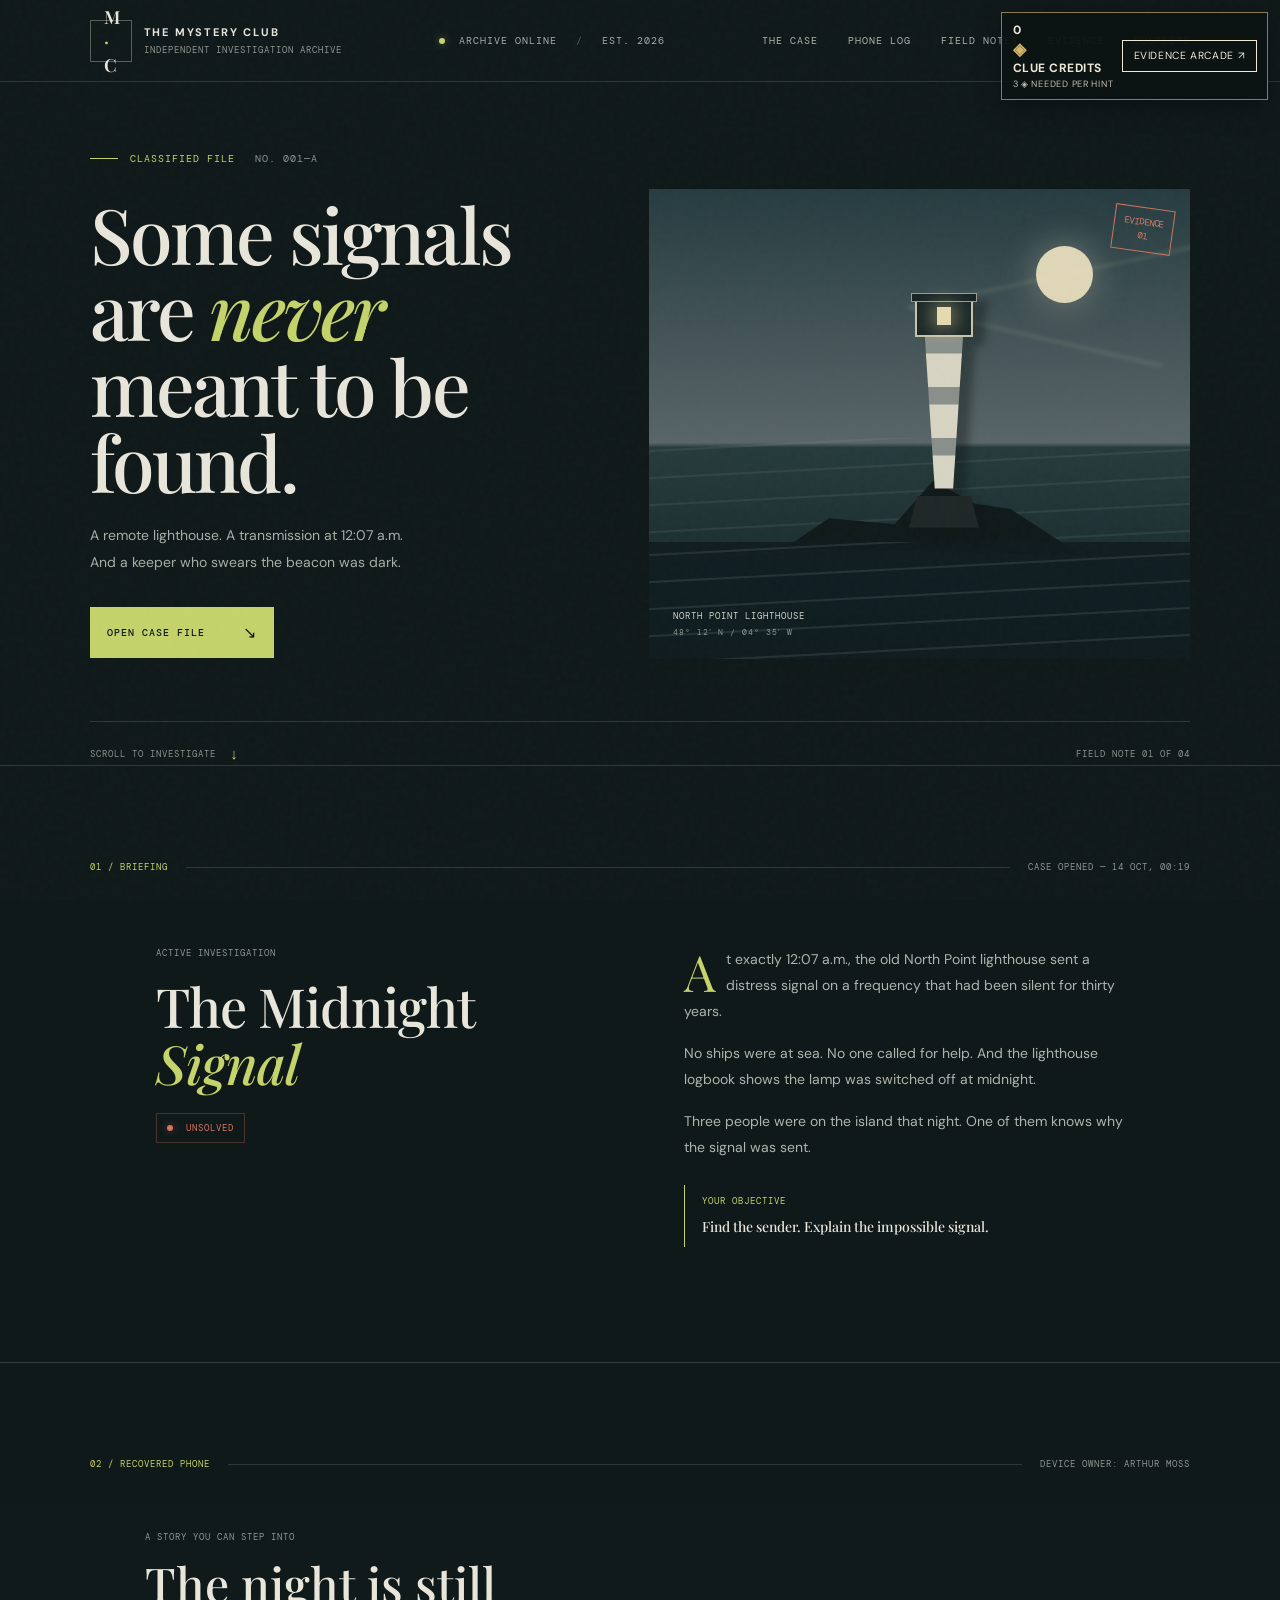
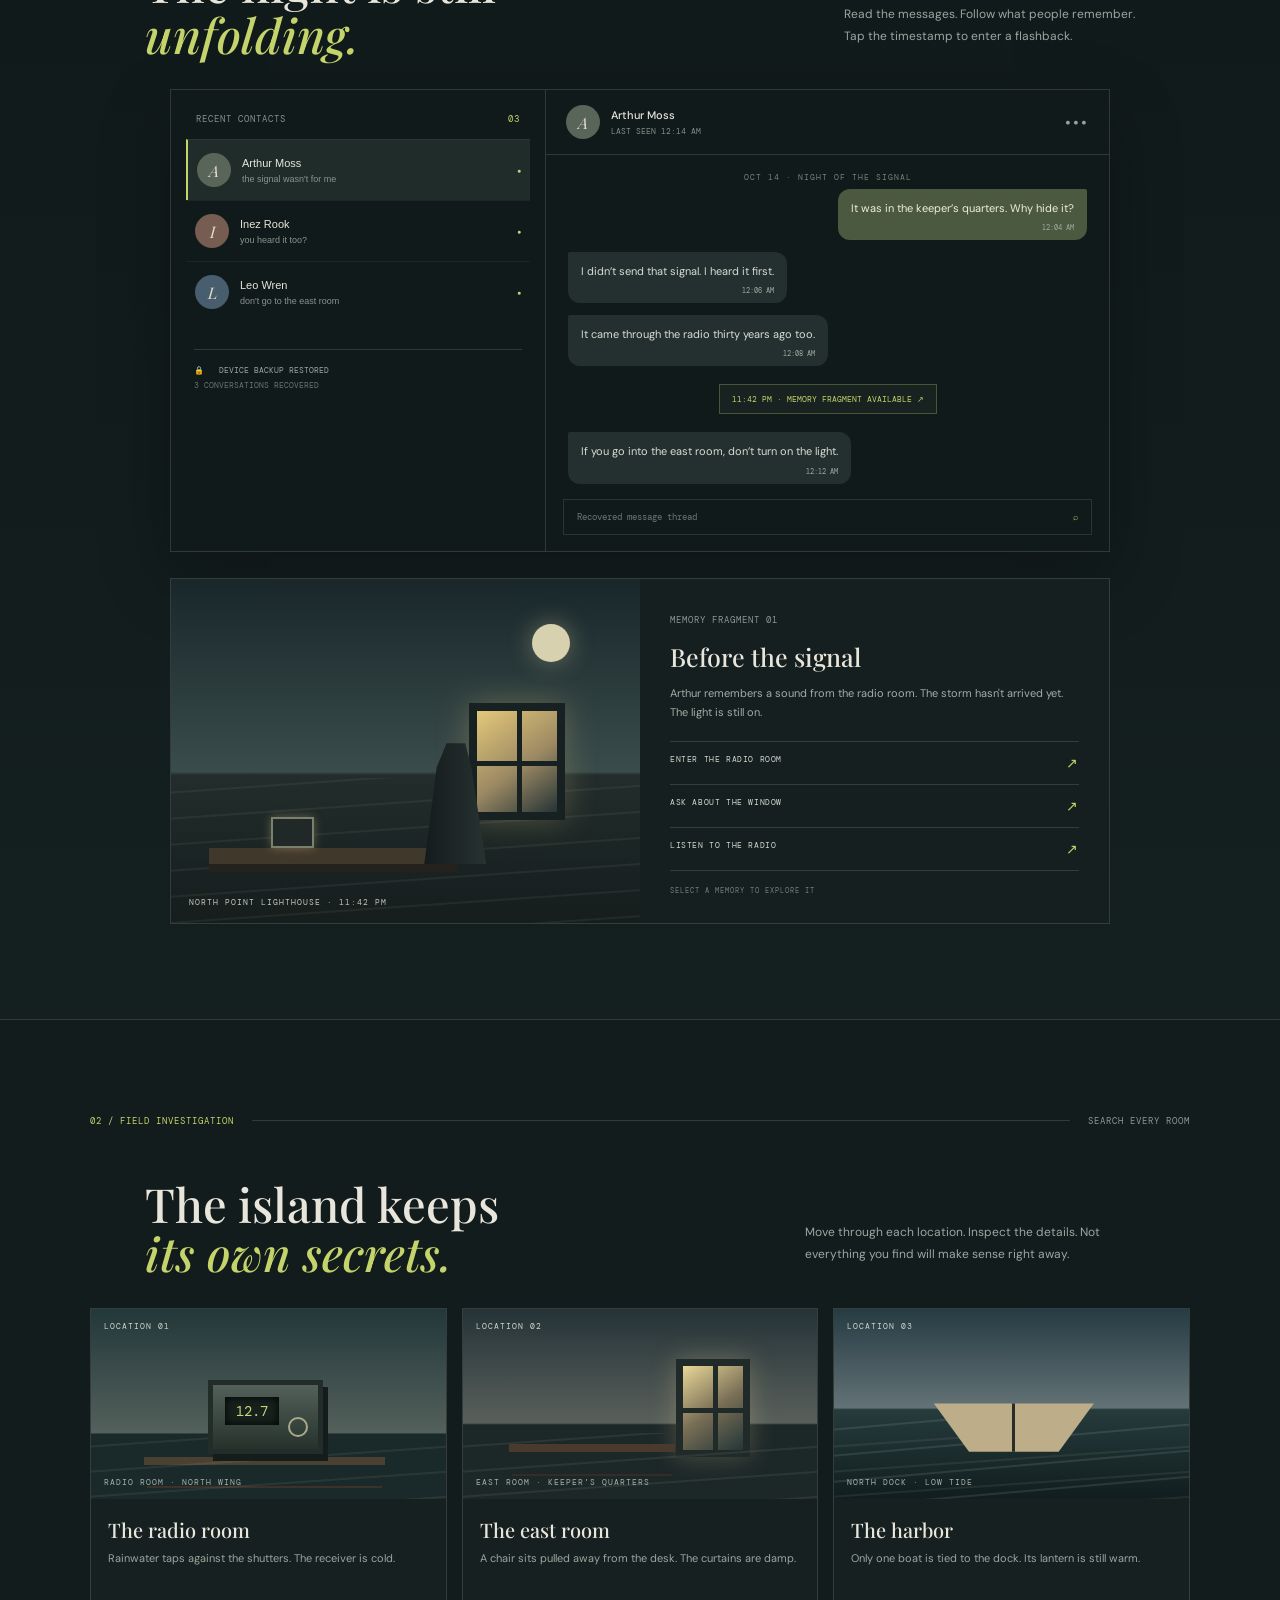
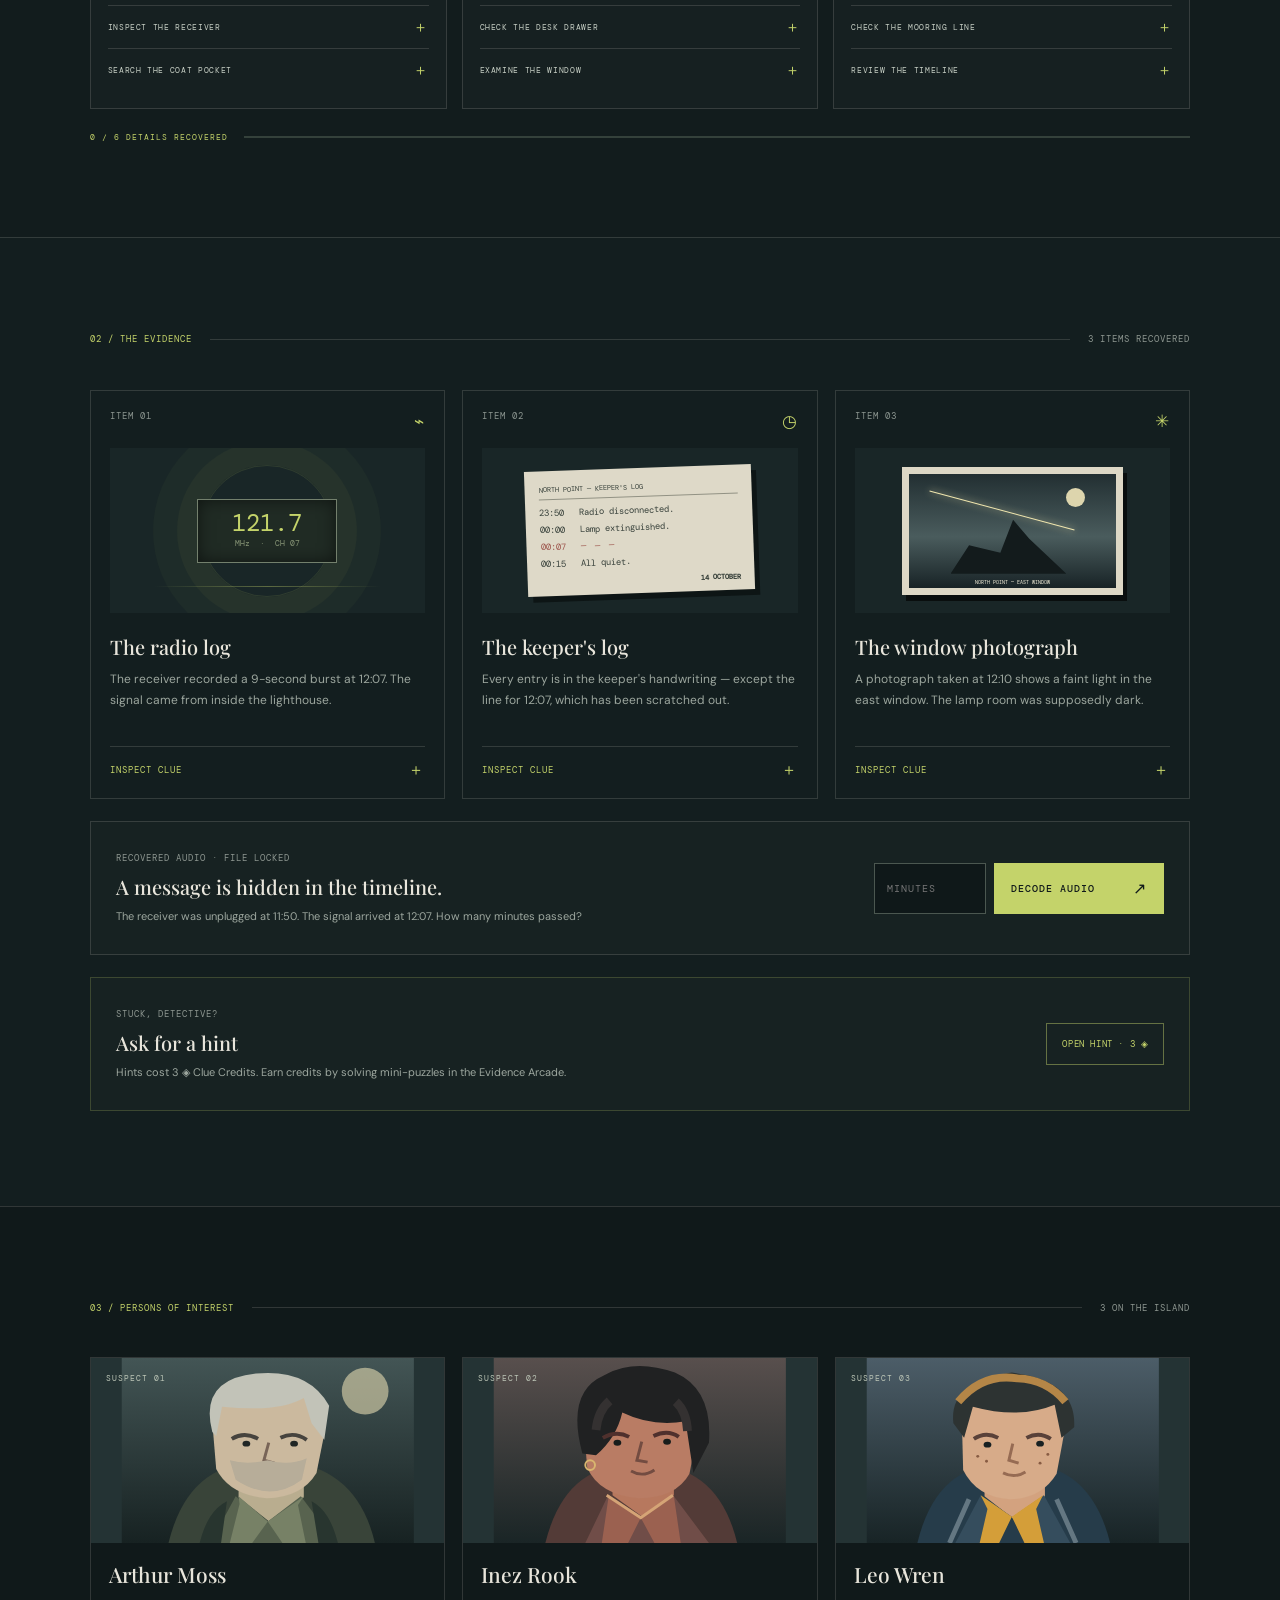
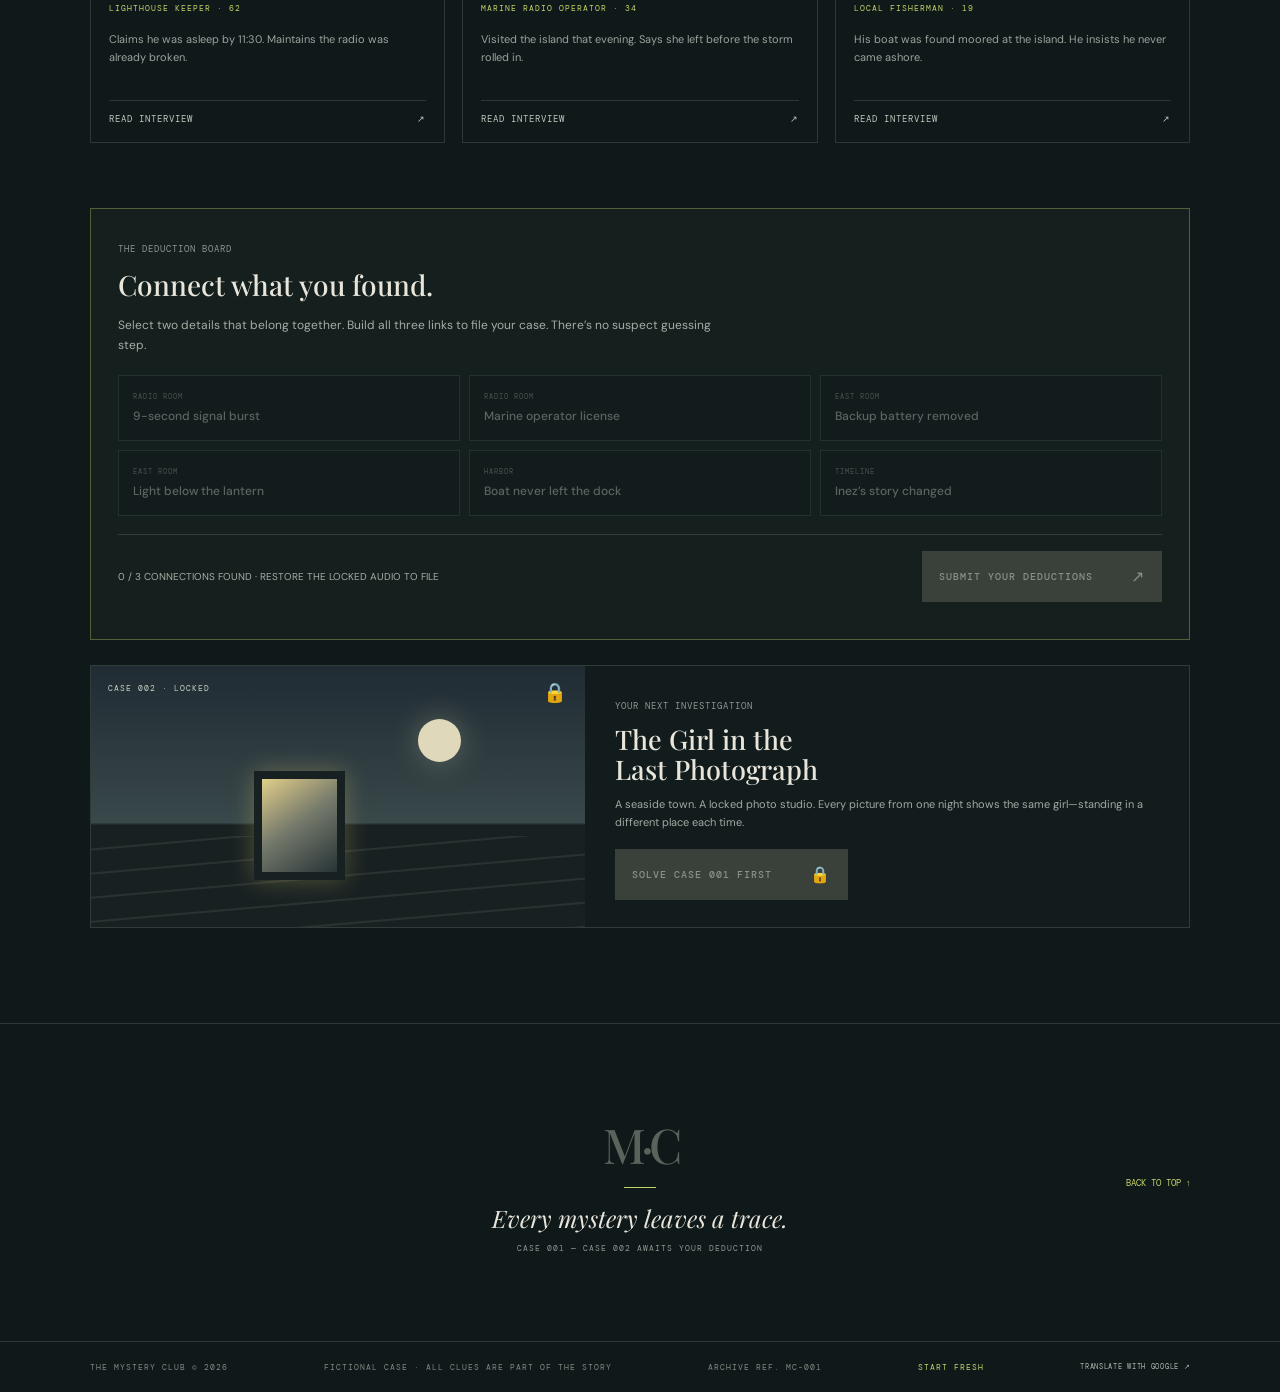
==== commit 26c33edd: "Move Clue Credits to the corner" ====
--- a/index.html
+++ b/index.html
@@ -59,7 +59,7 @@
       </div>
     
       <div class="cipher-box"><div><span class="small-label">RECOVERED AUDIO · FILE LOCKED</span><h3>A message is hidden in the timeline.</h3><p>The receiver was unplugged at 11:50. The signal arrived at 12:07. How many minutes passed?</p></div><div class="cipher-controls"><label class="sr-only" for="cipherAnswer">Minutes between the events</label><input id="cipherAnswer" inputmode="numeric" maxlength="2" placeholder="MINUTES"><button class="primary-button" id="decodeButton">DECODE AUDIO <span>↗</span></button></div><p id="cipherResult" class="cipher-result" role="status" hidden></p></div>
-      <div class="hint-box"><div><span class="small-label">STUCK, DETECTIVE?</span><h3>Ask for a hint</h3><p>Hints cost 3 ◈ Clue Credits. Earn credits by solving mini-puzzles in the Evidence Arcade.</p></div><button class="hint-ad-button" id="hintButton">OPEN HINT · 3 ◈</button><p class="hint-message" id="hintMessage" hidden></p></div>
+      <div class="hint-box"><div><span class="small-label">STUCK, DETECTIVE?</span><h3>Ask for a hint</h3><p>Hints cost 3 ◈ Clue Credits. Earn credits by solving mini-puzzles in the Evidence Arcade.</p></div><button id="hintButton">OPEN HINT · 3 ◈</button><p class="hint-message" id="hintMessage" hidden></p></div>
     </section>
     <section class="suspects-section" id="suspects">
       <div class="section-heading"><span class="section-index">03 / PERSONS OF INTEREST</span><span class="section-rule"></span><span class="section-date">3 ON THE ISLAND</span></div>
--- a/style.css
+++ b/style.css
@@ -5,8 +5,8 @@
 .story-section{padding:95px 7%;border-top:1px solid var(--line);background:linear-gradient(180deg,#10191a,#141f20)}.story-intro{display:flex;justify-content:space-between;align-items:end;margin:54px 5% 30px}.story-intro h2{font:500 48px/1.05 'Playfair Display';margin:13px 0 0}.story-intro h2 em{color:var(--acid);font-weight:500}.story-intro>p{color:#9ca69e;font-size:12px;line-height:1.8}.phone-layout{display:grid;grid-template-columns:.8fr 1.2fr;max-width:940px;margin:auto;min-height:420px;border:1px solid var(--line);background:#111a1b;box-shadow:0 24px 65px #0004}.contact-list{border-right:1px solid var(--line);padding:0 15px}.contact-head{padding:23px 10px 14px;color:#85918a;font:9px 'DM Mono';letter-spacing:1px;display:flex;justify-content:space-between}.contact-head span{color:var(--acid)}.contact{width:100%;display:flex;align-items:center;gap:11px;padding:13px 9px;border:0;border-top:1px solid #ffffff0d;background:none;color:var(--paper);text-align:left;cursor:pointer}.contact.active{background:#202c2a;border-left:2px solid var(--acid)}.contact>b,.contact span:nth-child(2){display:flex;flex-direction:column;gap:5px;min-width:0}.contact span b{font-size:11px;font-weight:500}.contact small{font-size:9px;color:#87948d;white-space:nowrap;overflow:hidden;text-overflow:ellipsis}.contact i{margin-left:auto;color:var(--acid);font-size:7px}.avatar{width:34px;height:34px;flex:0 0 34px;border-radius:50%;display:grid;place-items:center;font:italic 16px 'Playfair Display';background:#596559;color:#e3ddc9}.avatar-i{background:#775d51}.avatar-l{background:#485d6d}.contact-lock{margin:27px 8px;padding:13px 0;border-top:1px solid var(--line);font:8px/1.8 'DM Mono';color:#9aa69d}.contact-lock span{color:#64746b}.chat-window{display:flex;flex-direction:column;min-height:420px}.chat-top{height:65px;border-bottom:1px solid var(--line);display:flex;align-items:center;padding:0 20px;gap:11px}.chat-top>span:nth-child(2){display:flex;flex-direction:column;gap:4px}.chat-top b{font-size:11px;font-weight:500}.chat-top small{font:8px 'DM Mono';color:#819087}.chat-menu{margin-left:auto;color:#98a399;letter-spacing:2px}.chat-date{text-align:center;color:#748078;font:8px 'DM Mono';letter-spacing:1px;padding:17px 0 7px}.chat-messages{flex:1;padding:12px 22px 22px;display:flex;flex-direction:column;gap:12px;max-height:310px;overflow:auto}.bubble{max-width:76%;padding:11px 13px 8px;font-size:11px;line-height:1.55;position:relative}.bubble small{display:block;text-align:right;font:7px 'DM Mono';color:#a0aaa0;margin-top:6px}.bubble.theirs{align-self:flex-start;background:#24302f;color:#d8ddd4;border-radius:2px 12px 12px 12px}.bubble.mine{align-self:flex-end;background:#4b5940;color:#f0efd9;border-radius:12px 2px 12px 12px}.chat-timestamp{text-align:center;margin:6px 0}.chat-timestamp button{background:#182321;color:var(--acid);border:1px solid #c4d36a48;padding:9px 12px;font:8px 'DM Mono';cursor:pointer}.chat-timestamp button:hover{background:#29362b}.chat-input{margin:0 17px 16px;border:1px solid #ffffff1c;padding:11px 13px;color:#69776f;font:9px 'DM Mono';display:flex;justify-content:space-between}.chat-input span:last-child{color:var(--acid)}.flashback-card{max-width:940px;margin:26px auto 0;border:1px solid var(--line);display:grid;grid-template-columns:1fr 1fr;background:#151f20;transition:box-shadow .3s}.flashback-card.flash-active{box-shadow:0 0 0 2px var(--acid),0 0 42px #c4d36a42}.flash-scene{min-height:330px;position:relative;overflow:hidden;background:linear-gradient(180deg,#19272a 0%,#3a4c4b 56%,#222d2c 57%,#151d1d 100%)}.flash-scene:before{content:'';position:absolute;bottom:0;left:0;right:0;height:42%;background:repeating-linear-gradient(176deg,transparent 0 13px,#a1a58d18 14px 15px,transparent 16px 26px)}.flash-moon{position:absolute;right:15%;top:13%;width:38px;height:38px;border-radius:50%;background:#d8d1af;box-shadow:0 0 25px #e6dcb25c}.flash-window{position:absolute;right:16%;top:36%;width:96px;height:117px;border:8px solid #172122;background:linear-gradient(145deg,#e4c879,#9c8963 55%,#253436);box-shadow:0 0 32px #c8b57552}.flash-window:before{content:'';position:absolute;top:50%;left:0;right:0;height:5px;background:#172122}.flash-window:after{content:'';position:absolute;top:0;bottom:0;left:50%;width:5px;background:#172122}.flash-desk{position:absolute;bottom:17%;left:8%;width:53%;height:16px;background:#41382c;box-shadow:0 8px 0 #25221e}.flash-desk:after{content:'';position:absolute;top:-31px;left:25%;width:39px;height:27px;background:#202828;border:2px solid #7b806e;box-shadow:0 0 9px #e0cf8655}.flash-person{position:absolute;bottom:17%;left:54%;width:62px;height:121px;background:linear-gradient(90deg,#141b1c,#283231);clip-path:polygon(36% 0,66% 0,76% 20%,100% 100%,0 100%,20% 20%)}.scene-time{position:absolute;z-index:2;bottom:16px;left:18px;color:#c3c7b7;font:8px 'DM Mono';letter-spacing:1px}.scene-grain{position:absolute;inset:0;opacity:.15;background-image:radial-gradient(#eee 0.5px,transparent .5px);background-size:4px 4px;pointer-events:none}.flash-copy{padding:28px 30px}.flash-copy h3{font:500 25px 'Playfair Display';margin:12px 0 9px}.flash-copy>p{color:#a4ada4;font-size:11px;line-height:1.7;margin-bottom:19px}.flash-choices{display:flex;flex-direction:column;border-top:1px solid var(--line)}.flash-choices button,.memory-again{background:none;border:0;border-bottom:1px solid var(--line);padding:12px 0;color:#d1d8cc;text-align:left;font:8px 'DM Mono';letter-spacing:.6px;cursor:pointer;display:flex;justify-content:space-between}.flash-choices button:hover:not(:disabled){color:var(--acid)}.flash-choices button span{color:var(--acid);font-size:14px}.flash-choices button:disabled{opacity:.35;cursor:default}.memory-again{color:var(--acid)}.flash-note{display:block;margin-top:15px;color:#728078;font:7px 'DM Mono';letter-spacing:1px}
 @media(max-width:850px){.story-section{padding:75px 5%}.story-intro{margin-left:2%;margin-right:2%}.phone-layout,.flashback-card{max-width:100%}.flash-copy{padding:23px}.flash-scene{min-height:310px}}
 @media(max-width:620px){.story-section{padding:64px 6%}.story-intro{display:block;margin:42px 0 23px}.story-intro h2{font-size:41px}.story-intro>p{margin:14px 0 0}.phone-layout{grid-template-columns:1fr}.contact-list{border-right:0;border-bottom:1px solid var(--line);padding:0 9px}.contact-head{padding-top:15px}.contact{display:none}.contact.active{display:flex}.contact-lock{display:none}.chat-window,.chat-messages{min-height:360px}.flashback-card{grid-template-columns:1fr}.flash-scene{min-height:245px}.flash-copy{padding:22px}.flash-choices button{line-height:1.6}}
-.cipher-box,.hint-box{margin:22px 0 0;padding:23px 25px;border:1px solid var(--line);background:#172222;display:grid;grid-template-columns:1fr auto;align-items:center;gap:16px}.cipher-box h3,.hint-box h3{font:500 20px 'Playfair Display';margin:7px 0}.cipher-box p,.hint-box p{font-size:11px;color:#9da79f;line-height:1.7;margin:5px 0}.cipher-controls{display:flex;gap:8px}.cipher-controls input{width:112px;background:#0f1819;border:1px solid #4b5750;color:var(--paper);padding:0 12px;font:10px 'DM Mono';letter-spacing:1px}.cipher-result,.hint-message{grid-column:1/-1;border-left:2px solid var(--acid);padding:12px 16px;background:#111b1b;color:#b7c0b7;font-size:12px;line-height:1.7}.cipher-result strong{color:var(--acid)}.hint-box{grid-template-columns:1fr auto;border-color:#c4d36a36}.hint-ad-button{background:transparent;color:var(--acid);border:1px solid #c4d36a73;padding:14px 15px;font:9px 'DM Mono';letter-spacing:.6px;cursor:pointer;white-space:nowrap}.hint-ad-button:hover:not(:disabled){background:#25312a}.hint-ad-button:disabled{opacity:.65;cursor:wait}.hint-ad-button span{margin-left:10px;font-size:14px}.next-case{margin-top:38px;border:1px solid var(--line);display:grid;grid-template-columns:.9fr 1.1fr;background:#121c1d;transition:border-color .3s}.next-case.unlocked{border-color:#c4d36a88;box-shadow:0 0 34px #c4d36a0d}.next-case-art{min-height:240px;position:relative;overflow:hidden;background:linear-gradient(180deg,#202b33,#39484a 60%,#182122 61%)}.next-case-art:after{content:'';position:absolute;inset:65% 0 0;background:repeating-linear-gradient(175deg,transparent 0 12px,#b7b9a21d 13px 14px,transparent 15px 24px)}.next-case-no{position:absolute;z-index:1;left:17px;top:17px;font:8px 'DM Mono';letter-spacing:1px;color:#c7d0c7}.case-lock{position:absolute;z-index:2;right:18px;top:14px;font-size:19px}.next-case-moon{position:absolute;right:25%;top:20%;height:43px;width:43px;border-radius:50%;background:#dfd8bb;box-shadow:0 0 30px #e5dbb24a}.next-case-horizon{position:absolute;z-index:1;left:33%;bottom:18%;width:91px;height:109px;border:8px solid #172122;background:linear-gradient(145deg,#e2ce89,#74796b 48%,#273336);box-shadow:0 0 23px #ddc66a50}.next-case-copy{padding:27px 30px}.next-case-copy h3{font:500 27px/1.08 'Playfair Display';margin:11px 0}.next-case-copy>p{font-size:11px;line-height:1.7;color:#a0aaa2;margin:0 0 17px}.next-case-copy button:disabled{background:#39413a;color:#89918a;cursor:not-allowed;transform:none}.case-two-open{margin-top:17px;border-top:1px solid var(--line);padding:15px 0 0;color:#aeb7ad;font-size:12px;line-height:1.8}.case-two-open strong{color:var(--acid);font:9px 'DM Mono';letter-spacing:1px}
-@media(max-width:620px){.cipher-box,.hint-box{grid-template-columns:1fr;padding:19px}.cipher-controls{width:100%}.cipher-controls input{flex:1;min-width:0}.hint-ad-button{white-space:normal;line-height:1.5}.next-case{grid-template-columns:1fr}.next-case-art{min-height:200px}.next-case-copy{padding:23px}.cipher-result,.hint-message{grid-column:auto}}
+.cipher-box,.hint-box{margin:22px 0 0;padding:23px 25px;border:1px solid var(--line);background:#172222;display:grid;grid-template-columns:1fr auto;align-items:center;gap:16px}.cipher-box h3,.hint-box h3{font:500 20px 'Playfair Display';margin:7px 0}.cipher-box p,.hint-box p{font-size:11px;color:#9da79f;line-height:1.7;margin:5px 0}.cipher-controls{display:flex;gap:8px}.cipher-controls input{width:112px;background:#0f1819;border:1px solid #4b5750;color:var(--paper);padding:0 12px;font:10px 'DM Mono';letter-spacing:1px}.cipher-result,.hint-message{grid-column:1/-1;border-left:2px solid var(--acid);padding:12px 16px;background:#111b1b;color:#b7c0b7;font-size:12px;line-height:1.7}.cipher-result strong{color:var(--acid)}.hint-box{grid-template-columns:1fr auto;border-color:#c4d36a36}#hintButton{background:transparent;color:var(--acid);border:1px solid #c4d36a73;padding:14px 15px;font:9px 'DM Mono';letter-spacing:.6px;cursor:pointer;white-space:nowrap}#hintButton:hover:not(:disabled){background:#25312a}#hintButton:disabled{opacity:.65;cursor:wait}#hintButton span{margin-left:10px;font-size:14px}.next-case{margin-top:38px;border:1px solid var(--line);display:grid;grid-template-columns:.9fr 1.1fr;background:#121c1d;transition:border-color .3s}.next-case.unlocked{border-color:#c4d36a88;box-shadow:0 0 34px #c4d36a0d}.next-case-art{min-height:240px;position:relative;overflow:hidden;background:linear-gradient(180deg,#202b33,#39484a 60%,#182122 61%)}.next-case-art:after{content:'';position:absolute;inset:65% 0 0;background:repeating-linear-gradient(175deg,transparent 0 12px,#b7b9a21d 13px 14px,transparent 15px 24px)}.next-case-no{position:absolute;z-index:1;left:17px;top:17px;font:8px 'DM Mono';letter-spacing:1px;color:#c7d0c7}.case-lock{position:absolute;z-index:2;right:18px;top:14px;font-size:19px}.next-case-moon{position:absolute;right:25%;top:20%;height:43px;width:43px;border-radius:50%;background:#dfd8bb;box-shadow:0 0 30px #e5dbb24a}.next-case-horizon{position:absolute;z-index:1;left:33%;bottom:18%;width:91px;height:109px;border:8px solid #172122;background:linear-gradient(145deg,#e2ce89,#74796b 48%,#273336);box-shadow:0 0 23px #ddc66a50}.next-case-copy{padding:27px 30px}.next-case-copy h3{font:500 27px/1.08 'Playfair Display';margin:11px 0}.next-case-copy>p{font-size:11px;line-height:1.7;color:#a0aaa2;margin:0 0 17px}.next-case-copy button:disabled{background:#39413a;color:#89918a;cursor:not-allowed;transform:none}.case-two-open{margin-top:17px;border-top:1px solid var(--line);padding:15px 0 0;color:#aeb7ad;font-size:12px;line-height:1.8}.case-two-open strong{color:var(--acid);font:9px 'DM Mono';letter-spacing:1px}
+@media(max-width:620px){.cipher-box,.hint-box{grid-template-columns:1fr;padding:19px}.cipher-controls{width:100%}.cipher-controls input{flex:1;min-width:0}#hintButton{white-space:normal;line-height:1.5}.next-case{grid-template-columns:1fr}.next-case-art{min-height:200px}.next-case-copy{padding:23px}.cipher-result,.hint-message{grid-column:auto}}
 /* Investigation rooms, clue linking, and illustrated suspect portraits */
 .portrait{height:185px;background:#243334}.portrait:before,.portrait:after{content:none!important}.portrait svg{display:block;width:100%;height:100%;object-fit:cover}.field-section{padding:95px 7%;border-top:1px solid var(--line);background:#121c1d}.field-intro{display:flex;justify-content:space-between;align-items:end;margin:52px 5% 31px}.field-intro h2{font:500 47px/1.05 'Playfair Display';margin:0}.field-intro h2 em{color:var(--acid);font-weight:500}.field-intro p{max-width:330px;color:#9da79f;font-size:12px;line-height:1.8}.location-grid{display:grid;grid-template-columns:repeat(3,1fr);gap:15px}.location-card{border:1px solid var(--line);background:#162021}.location-art{height:190px;position:relative;overflow:hidden;background:linear-gradient(#23383a,#53605b 65%,#1a2929 66%)}.location-art:after{content:'';position:absolute;inset:65% 0 0;background:repeating-linear-gradient(176deg,transparent 0 12px,#bac0a119 13px 14px,transparent 15px 25px)}.location-number,.scene-caption{position:absolute;z-index:2;left:13px;font:8px 'DM Mono';letter-spacing:1px;color:#d0d6c9}.location-number{top:12px}.scene-caption{bottom:12px;color:#a8b1a8}.scene-radio-set{position:absolute;z-index:1;left:33%;bottom:24%;width:115px;height:74px;border:5px solid #222c28;background:linear-gradient(#53615a,#26312c);box-shadow:5px 7px 0 #151c1c}.scene-radio-set:before{content:'12.7';position:absolute;top:12px;left:12px;padding:5px 11px;background:#16211c;color:#cad47e;font:14px 'DM Mono';box-shadow:inset 0 0 8px #000}.scene-radio-set:after{content:'';position:absolute;width:16px;height:16px;right:10px;bottom:12px;border:2px solid #aba98c;border-radius:50%}.scene-table{position:absolute;bottom:18%;left:15%;width:68%;height:8px;background:#4b4133;box-shadow:0 26px 0 -3px #3b3329}.scene-quarters{background:linear-gradient(#253337,#59605b 60%,#1c2728 61%)}.scene-window{position:absolute;right:19%;top:26%;width:74px;height:98px;border:7px solid #202a29;background:linear-gradient(145deg,#ead798,#786e55 52%,#243637);box-shadow:0 0 26px #ead79841}.scene-window:before{content:'';position:absolute;left:50%;top:0;bottom:0;width:5px;background:#202a29}.scene-window:after{content:'';position:absolute;top:50%;left:0;right:0;height:5px;background:#202a29}.scene-desk{position:absolute;bottom:25%;left:13%;width:47%;height:8px;background:#4a3a2e;box-shadow:0 27px 0 -3px #352c27}.scene-harbor{background:linear-gradient(#263b43,#637276 52%,#263b3c 53%,#111d1e)}.scene-harbor:before{content:'';position:absolute;inset:56% 0 0;background:repeating-linear-gradient(175deg,transparent 0 12px,#b2c0ba24 13px 14px,transparent 15px 26px)}.scene-boat{position:absolute;z-index:1;left:28%;bottom:25%;width:160px;height:57px;background:#bdad88;clip-path:polygon(0 15%,100% 15%,78% 100%,22% 100%)}.scene-boat:after{content:'';position:absolute;top:5px;left:49%;width:3px;height:56px;background:#282d2a}.location-copy{padding:17px}.location-copy h3{font:500 20px 'Playfair Display';margin:0 0 7px}.location-copy>p{min-height:42px;font-size:11px;color:#9aa69e;line-height:1.6;margin:0 0 13px}.inspect-lead{width:100%;display:flex;justify-content:space-between;align-items:center;text-align:left;padding:11px 0;background:none;border:0;border-top:1px solid var(--line);color:#c7cfc5;font:8px 'DM Mono';letter-spacing:.65px;cursor:pointer}.inspect-lead:hover:not(.inspected){color:var(--acid)}.inspect-lead span{color:var(--acid);font-size:15px}.inspect-lead.inspected{color:var(--acid)}.lead-reveal{margin:0 0 12px;padding:10px 11px;border-left:2px solid var(--acid);background:#10191a;color:#bac4ba;font-size:10px;line-height:1.6}.field-progress{margin-top:23px;display:flex;align-items:center;gap:16px;color:var(--acid);font:8px 'DM Mono';letter-spacing:1px}.field-progress-line{height:2px;background:#34413b;flex:1}.field-progress-line i{display:block;width:0;height:100%;background:var(--acid);transition:width .25s}.deduction-box{margin:38px 0 25px;padding:27px;border:1px solid #c4d36a5a;background:#141f1e}.deduction-head{max-width:600px}.deduction-head h2{font:500 28px 'Playfair Display';margin:9px 0}.deduction-head p{font-size:12px;line-height:1.7;color:#a5aea5}.board-clues{display:grid;grid-template-columns:repeat(3,1fr);gap:9px;margin-top:20px}.board-clue{min-height:66px;padding:12px 14px;text-align:left;border:1px solid #3b4843;background:#10191a;color:#bac4bb;cursor:pointer;opacity:.42}.board-clue:disabled{cursor:default}.board-clue.found{opacity:1;border-color:#65734f}.board-clue.selected{border-color:var(--acid);background:#273128;box-shadow:0 0 0 1px var(--acid)}.board-clue.linked{border-left:3px solid var(--acid)}.board-clue small{display:block;color:#8e9a91;font:7px 'DM Mono';letter-spacing:1px;margin-bottom:7px}.board-clue b{font:500 12px 'DM Sans'}.board-bottom{display:flex;align-items:center;justify-content:space-between;gap:20px;margin-top:18px;padding-top:16px;border-top:1px solid var(--line)}.board-bottom p{font-size:10px;color:#a5aea5}.board-bottom button:disabled{background:#39413a;color:#889188;cursor:not-allowed;transform:none}.links-made{display:flex;gap:8px;flex-wrap:wrap;margin-top:10px}.link-chip{padding:6px 8px;border:1px solid #c4d36a62;color:var(--acid);font:8px 'DM Mono'}.next-case{margin-top:24px}
 @media(max-width:850px){.field-section{padding:75px 5%}.location-grid{gap:10px}.location-art{height:160px}.portrait{height:175px}.deduction-box{padding:22px}}
--- a/coin-arcade.css
+++ b/coin-arcade.css
@@ -1 +1,2 @@
 .credit-arcade{width:100%;box-sizing:border-box;grid-column:1/-1;margin-top:1rem;padding:1rem;border:1px solid rgba(190,164,103,.42);background:rgba(13,20,19,.72);color:inherit}.credit-bar{display:flex;align-items:center;justify-content:space-between;gap:1rem}.credit-bar span{display:grid;gap:.25rem}.credit-bar b{letter-spacing:.08em}.credit-bar small,.arcade-game small{opacity:.72;font-size:.68rem;letter-spacing:.09em}.credit-arcade button{cursor:pointer}.credit-bar button,.arcade-game button{border:1px solid currentColor;background:transparent;color:inherit;padding:.7rem .9rem;font:inherit;font-size:.74rem;letter-spacing:.08em}.arcade-panel{border-top:1px solid rgba(190,164,103,.3);margin-top:1rem;padding-top:1rem}.arcade-panel[hidden]{display:none}.arcade-heading{display:flex;justify-content:space-between;align-items:center;margin-bottom:.8rem}.arcade-close{font-size:1.3rem;background:none;border:0;color:inherit}.arcade-games{display:grid;grid-template-columns:repeat(auto-fit,minmax(210px,1fr));gap:.7rem}.arcade-game{padding:.85rem;background:rgba(255,255,255,.04);border:1px solid rgba(190,164,103,.2)}.arcade-game p{font-size:.86rem;line-height:1.5}.arcade-game label{display:grid;gap:.35rem;font-size:.78rem}.arcade-game input{width:100%;box-sizing:border-box;padding:.6rem;background:#101716;border:1px solid rgba(190,164,103,.45);color:inherit;font:inherit}.arcade-game button{margin-top:.65rem}.arcade-game button:disabled{opacity:.65}.arcade-feedback{display:block;min-height:1.2em;margin-top:.4rem}@media(max-width:560px){.credit-bar{align-items:flex-start;flex-direction:column}.credit-bar button{width:100%}}
+.credit-arcade{position:fixed;top:12px;right:12px;z-index:10000;width:auto;max-width:calc(100vw - 24px);box-sizing:border-box;margin:0;padding:.55rem .65rem;border:1px solid rgba(190,164,103,.72);background:rgba(13,20,19,.96);color:#eee8d7;box-shadow:0 6px 24px rgba(0,0,0,.35);font:inherit}.credit-bar{display:flex;align-items:center;gap:.55rem}.credit-bar span{display:grid;gap:.12rem}.credit-bar b{white-space:nowrap;letter-spacing:.045em;font-size:.75rem}.coin-symbol{color:#d7b86b;font-size:1.05rem}.credit-bar small{font-size:.57rem;letter-spacing:.08em;opacity:.8}.credit-arcade button{cursor:pointer}.credit-bar button,.arcade-game button{border:1px solid currentColor;background:transparent;color:inherit;padding:.52rem .65rem;font:inherit;font-size:.65rem;letter-spacing:.06em}.arcade-panel{position:absolute;top:calc(100% + 8px);right:0;width:min(560px,calc(100vw - 24px));max-height:min(78vh,650px);overflow:auto;box-sizing:border-box;padding:.9rem;border:1px solid rgba(190,164,103,.65);background:#101716;color:#eee8d7;box-shadow:0 10px 30px rgba(0,0,0,.55)}.arcade-panel[hidden]{display:none}.arcade-heading{display:flex;justify-content:space-between;align-items:center;margin-bottom:.8rem}.arcade-close{font-size:1.35rem!important;background:none!important;border:0!important;color:inherit}.arcade-games{display:grid;grid-template-columns:repeat(auto-fit,minmax(210px,1fr));gap:.7rem}.arcade-game{padding:.85rem;background:rgba(255,255,255,.04);border:1px solid rgba(190,164,103,.35)}.arcade-game p{font-size:.86rem;line-height:1.5}.arcade-game label{display:grid;gap:.35rem;font-size:.78rem}.arcade-game input{width:100%;box-sizing:border-box;padding:.6rem;background:#101716;border:1px solid rgba(190,164,103,.65);color:inherit;font:inherit}.arcade-game button{margin-top:.65rem}.arcade-game button:disabled{opacity:.65}.arcade-game small{display:block;min-height:1.2em;margin-top:.4rem;opacity:.85;font-size:.68rem;letter-spacing:.04em}.hint-box,.chapter-hint,.third-hint-wrap{position:relative}.hint-ad-button{letter-spacing:.04em}@media(max-width:560px){.credit-arcade{top:8px;right:8px;padding:.42rem .5rem}.credit-bar{gap:.4rem}.credit-bar b{font-size:.68rem}.credit-bar small{font-size:.52rem}.credit-bar button{font-size:.57rem;padding:.45rem .5rem}.arcade-panel{max-height:72vh}}
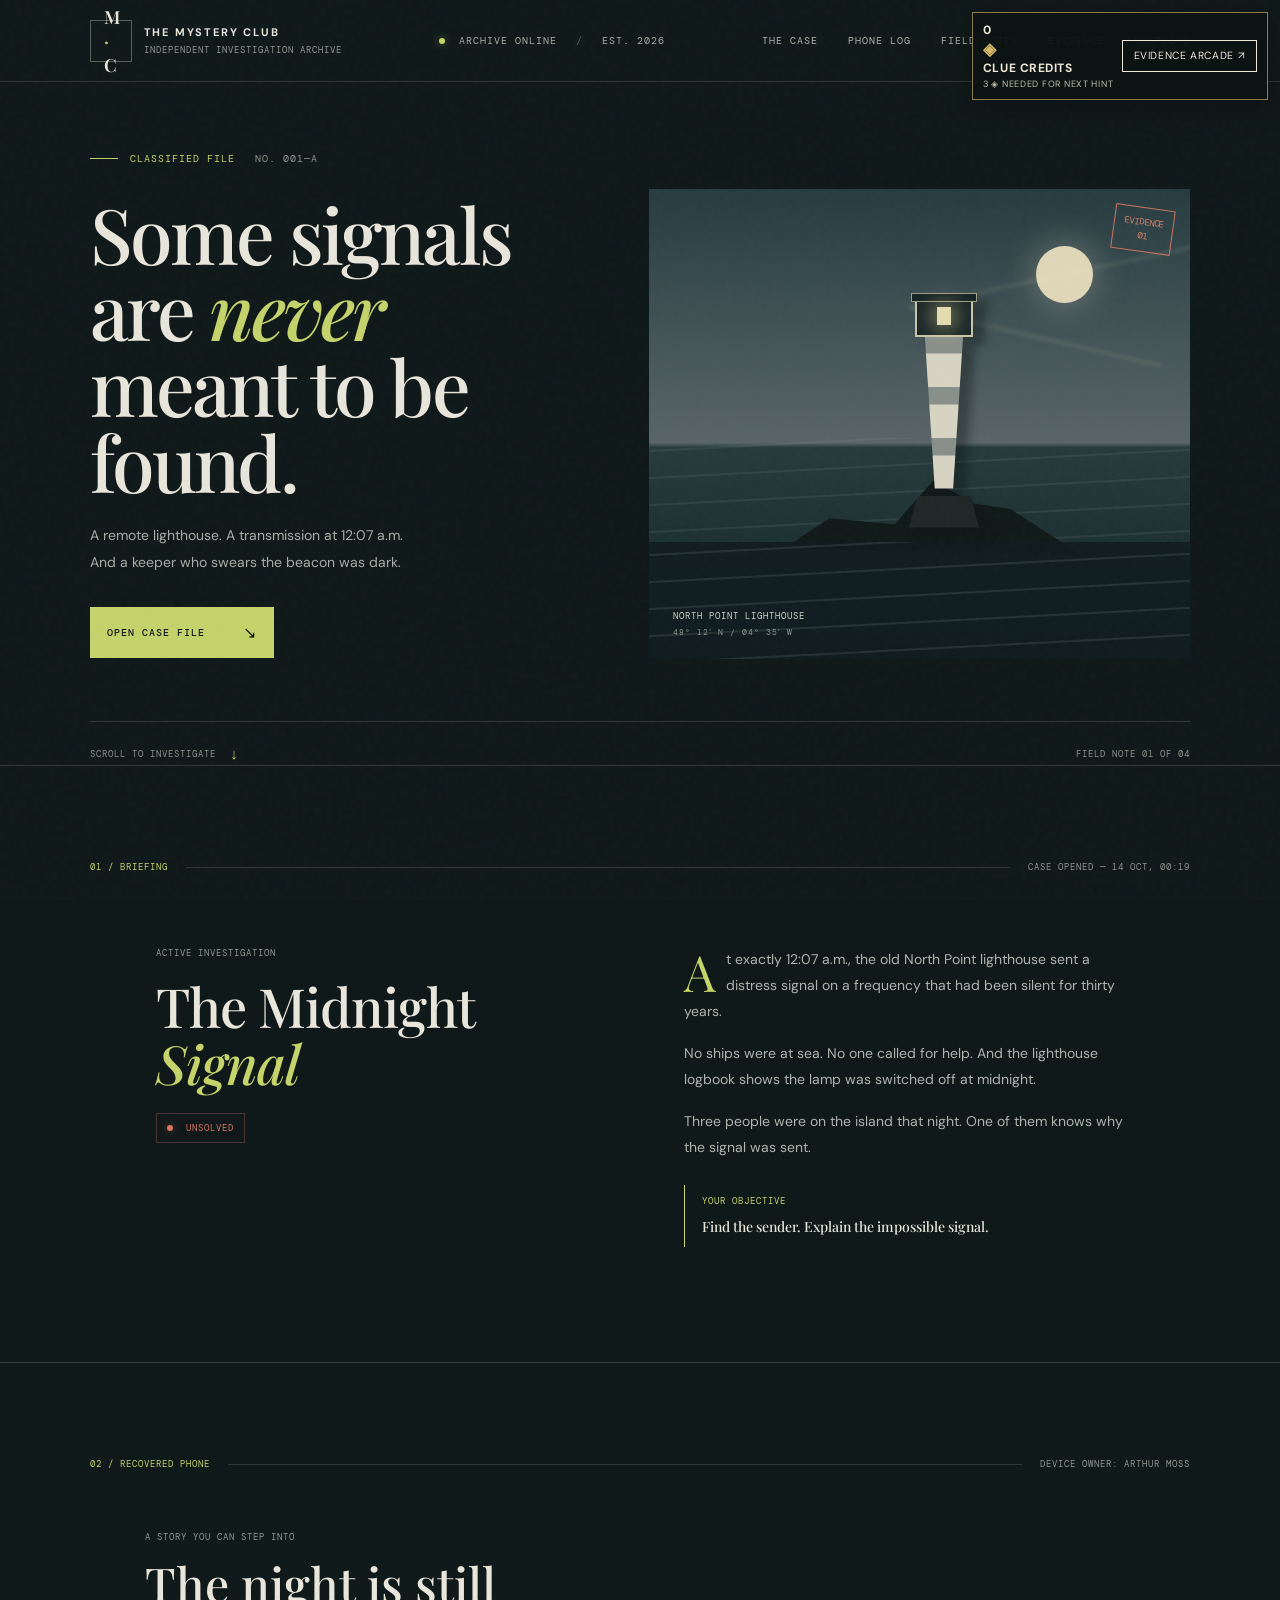
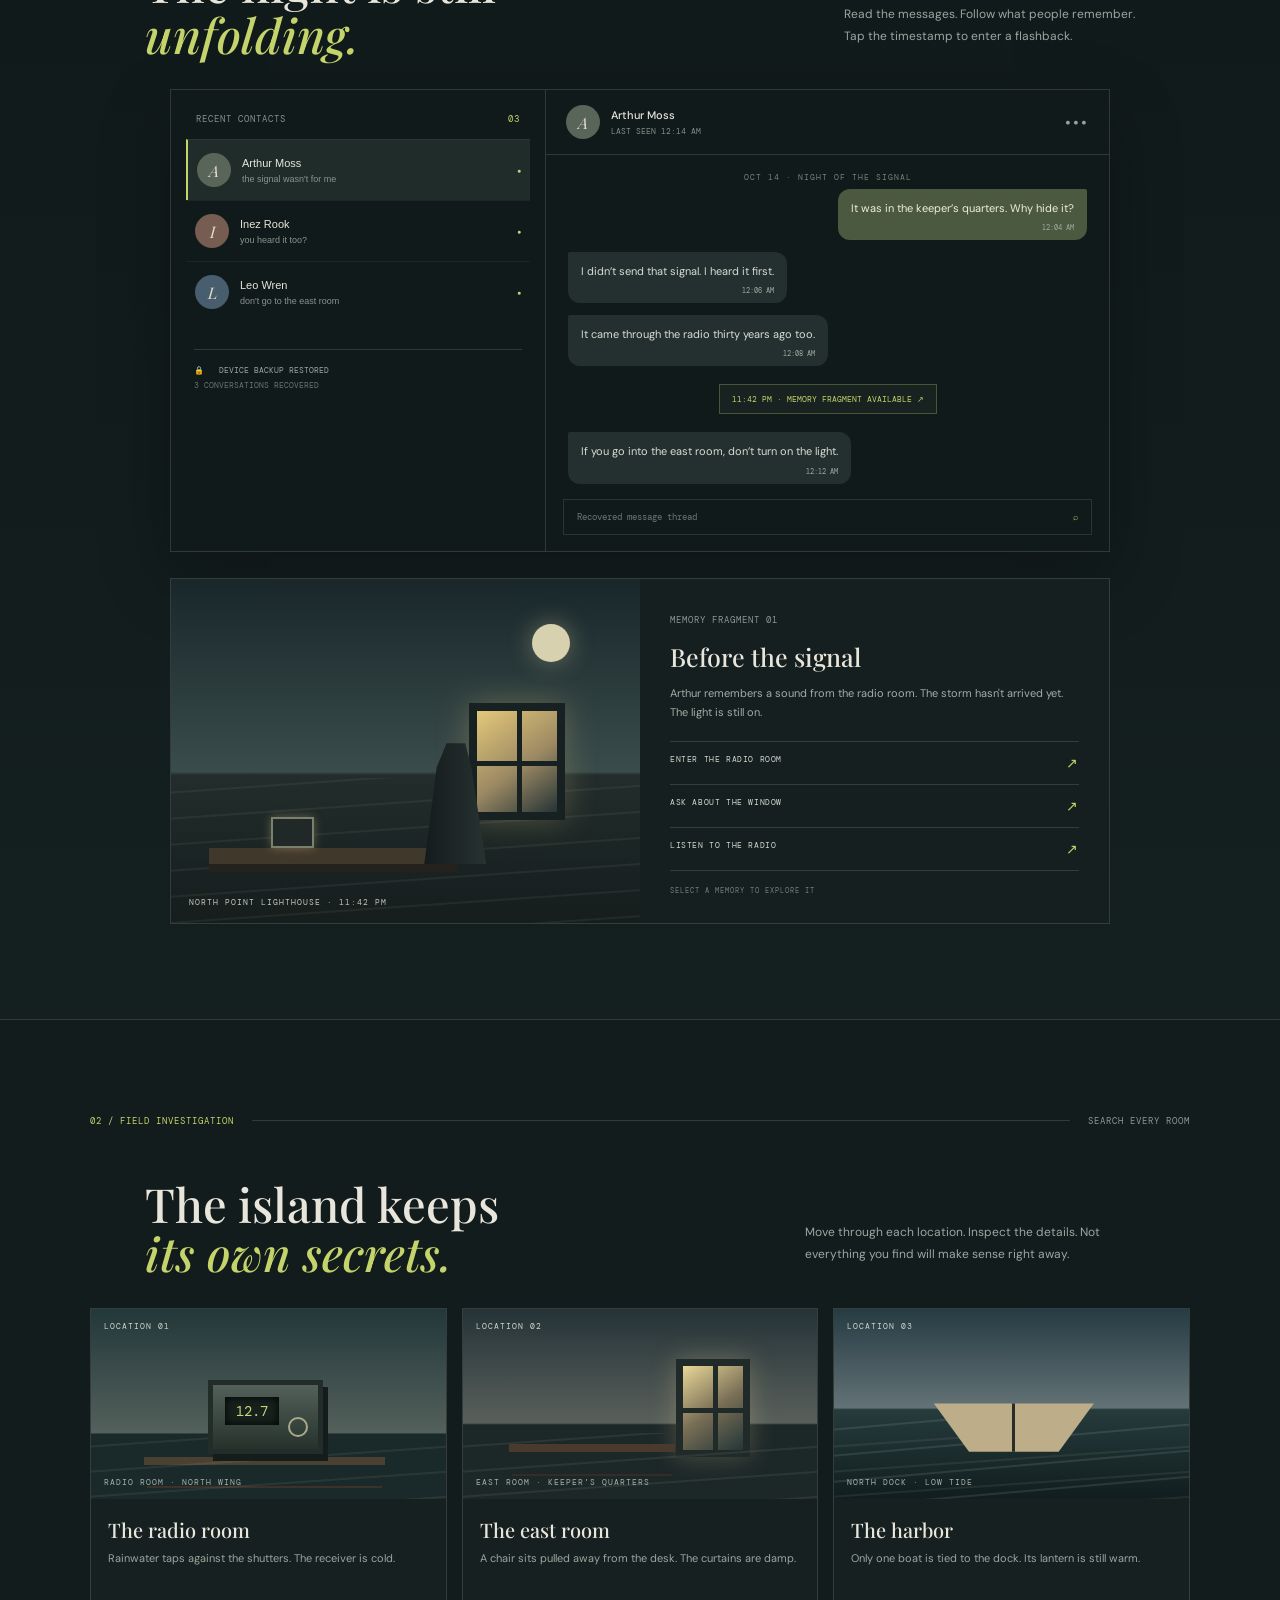
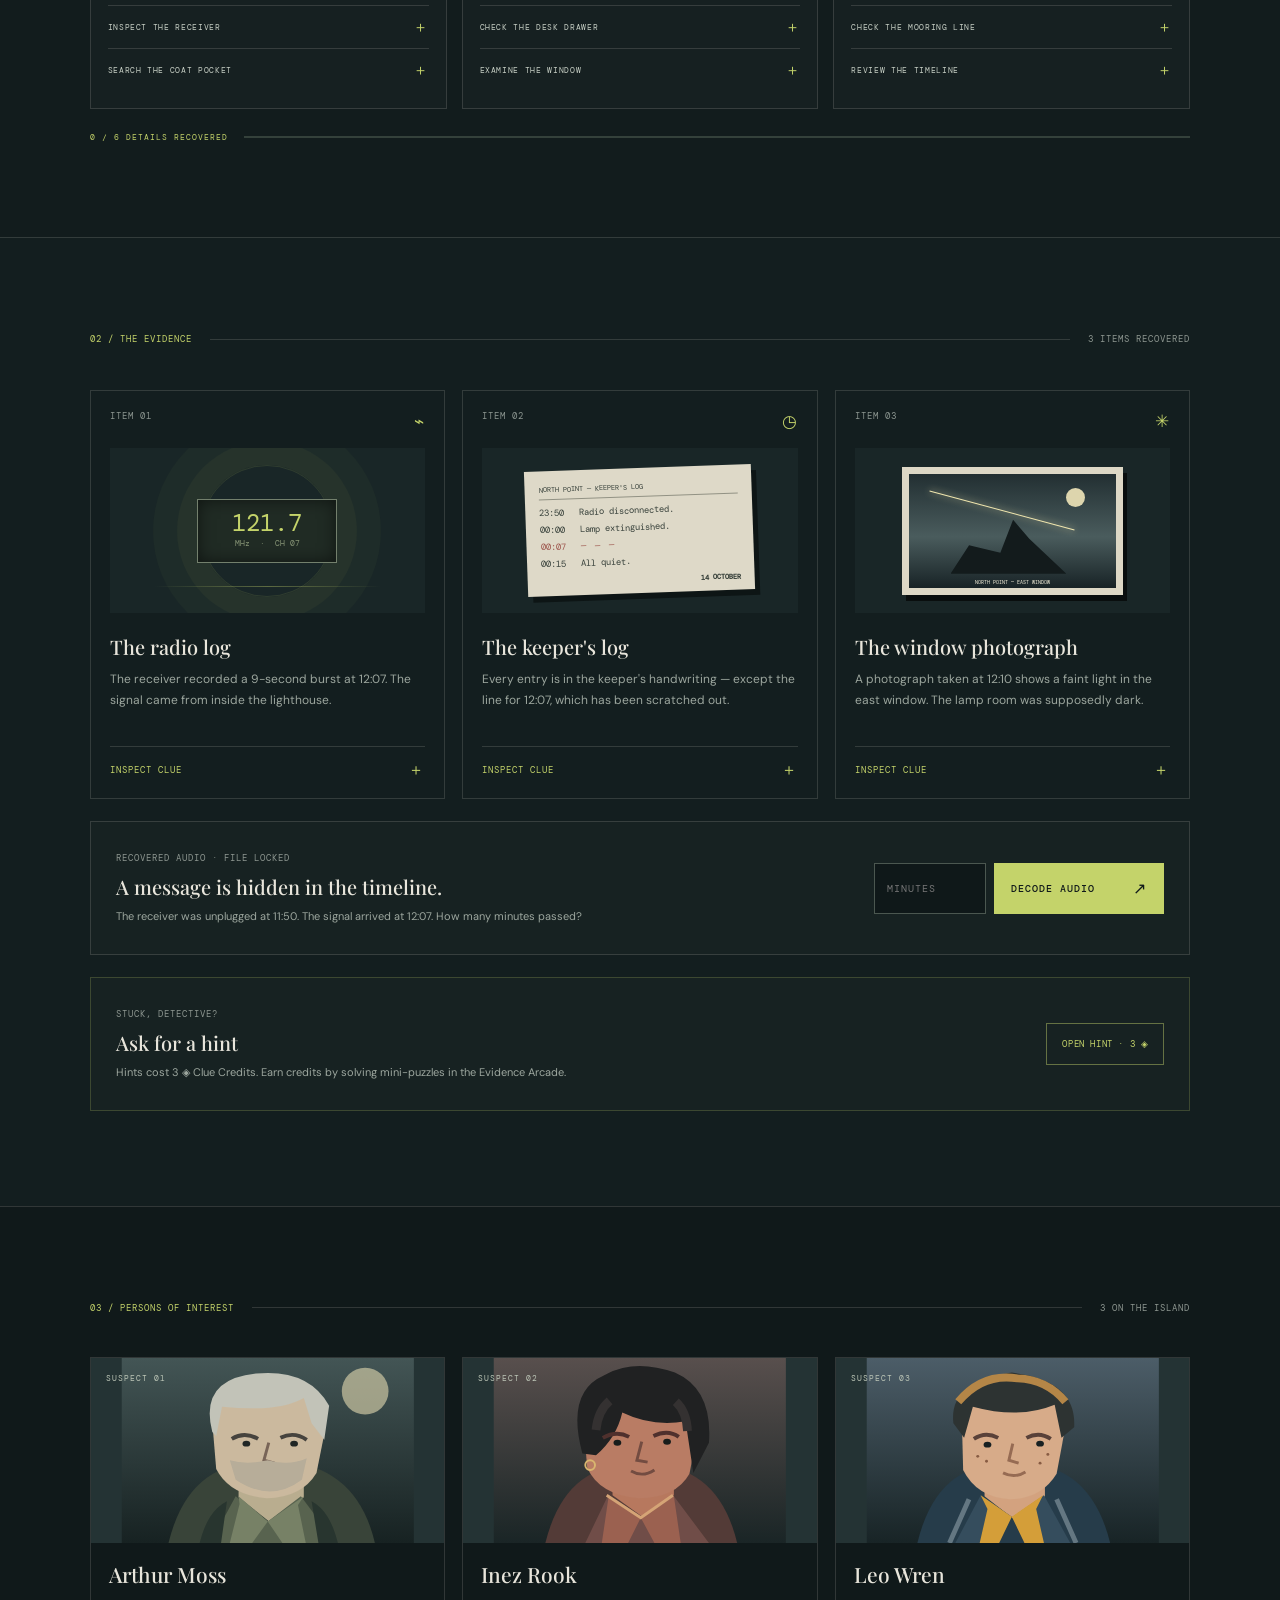
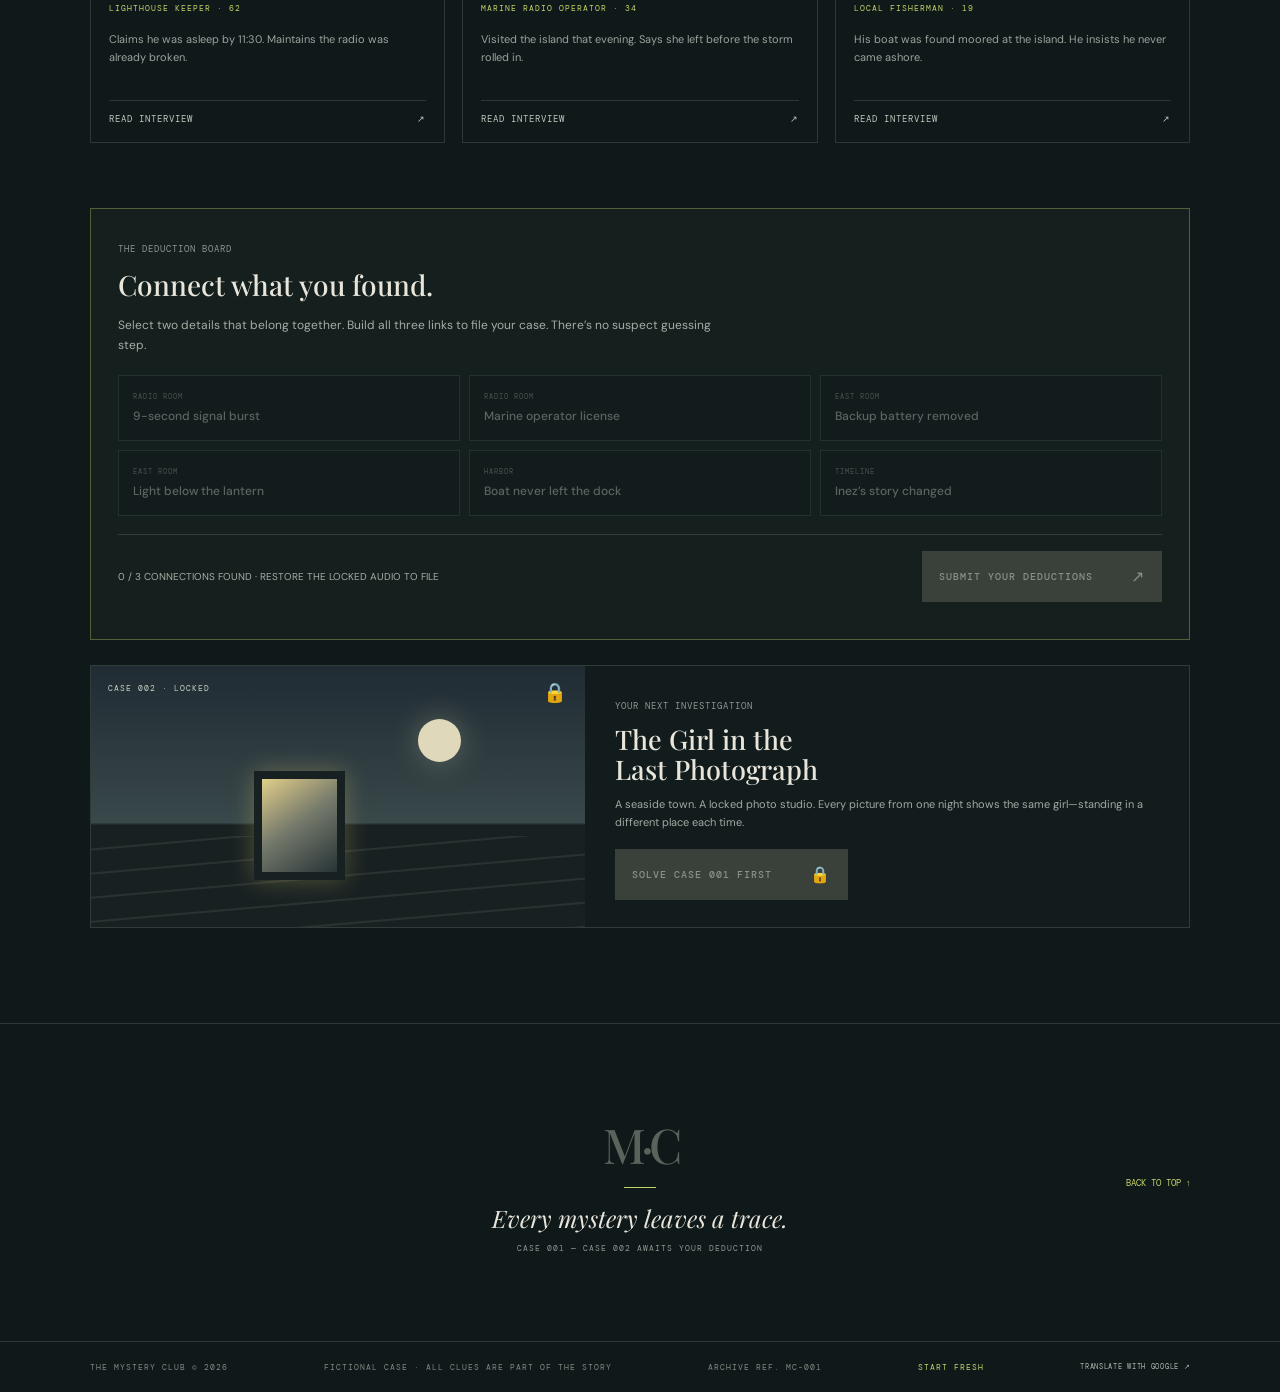
==== commit a109f025: "Unlock arcade games one by one and raise hint prices" ====
--- a/index.html
+++ b/index.html
@@ -74,8 +74,8 @@
   </main>
   <footer><span>THE MYSTERY CLUB © 2026</span><span>FICTIONAL CASE · ALL CLUES ARE PART OF THE STORY</span><span>ARCHIVE REF. MC-001</span><a class="start-fresh" href="start-fresh.html">START FRESH</a><a class="translate-link" href="https://translate.google.com/" target="_blank" rel="noopener noreferrer" title="Open Google Translate to translate the public website">TRANSLATE WITH GOOGLE ↗</a></footer>
   <dialog id="clueDialog"><button class="dialog-close" aria-label="Close clue">×</button><span class="small-label">FIELD NOTE / NEW DETAIL</span><p id="clueText"></p><button class="primary-button dialog-done">BACK TO EVIDENCE <span>↗</span></button></dialog>
-  <link rel="stylesheet" href="coin-arcade.css">
-  <script src="coin-arcade.js"></script>
+  <link rel="stylesheet" href="coin-arcade.css?v=2">
+  <script src="coin-arcade.js?v=5"></script>
   <script src="script.js"></script>
 </body>
 </html>
--- a/coin-arcade.css
+++ b/coin-arcade.css
@@ -1,2 +1,3 @@
 .credit-arcade{width:100%;box-sizing:border-box;grid-column:1/-1;margin-top:1rem;padding:1rem;border:1px solid rgba(190,164,103,.42);background:rgba(13,20,19,.72);color:inherit}.credit-bar{display:flex;align-items:center;justify-content:space-between;gap:1rem}.credit-bar span{display:grid;gap:.25rem}.credit-bar b{letter-spacing:.08em}.credit-bar small,.arcade-game small{opacity:.72;font-size:.68rem;letter-spacing:.09em}.credit-arcade button{cursor:pointer}.credit-bar button,.arcade-game button{border:1px solid currentColor;background:transparent;color:inherit;padding:.7rem .9rem;font:inherit;font-size:.74rem;letter-spacing:.08em}.arcade-panel{border-top:1px solid rgba(190,164,103,.3);margin-top:1rem;padding-top:1rem}.arcade-panel[hidden]{display:none}.arcade-heading{display:flex;justify-content:space-between;align-items:center;margin-bottom:.8rem}.arcade-close{font-size:1.3rem;background:none;border:0;color:inherit}.arcade-games{display:grid;grid-template-columns:repeat(auto-fit,minmax(210px,1fr));gap:.7rem}.arcade-game{padding:.85rem;background:rgba(255,255,255,.04);border:1px solid rgba(190,164,103,.2)}.arcade-game p{font-size:.86rem;line-height:1.5}.arcade-game label{display:grid;gap:.35rem;font-size:.78rem}.arcade-game input{width:100%;box-sizing:border-box;padding:.6rem;background:#101716;border:1px solid rgba(190,164,103,.45);color:inherit;font:inherit}.arcade-game button{margin-top:.65rem}.arcade-game button:disabled{opacity:.65}.arcade-feedback{display:block;min-height:1.2em;margin-top:.4rem}@media(max-width:560px){.credit-bar{align-items:flex-start;flex-direction:column}.credit-bar button{width:100%}}
 .credit-arcade{position:fixed;top:12px;right:12px;z-index:10000;width:auto;max-width:calc(100vw - 24px);box-sizing:border-box;margin:0;padding:.55rem .65rem;border:1px solid rgba(190,164,103,.72);background:rgba(13,20,19,.96);color:#eee8d7;box-shadow:0 6px 24px rgba(0,0,0,.35);font:inherit}.credit-bar{display:flex;align-items:center;gap:.55rem}.credit-bar span{display:grid;gap:.12rem}.credit-bar b{white-space:nowrap;letter-spacing:.045em;font-size:.75rem}.coin-symbol{color:#d7b86b;font-size:1.05rem}.credit-bar small{font-size:.57rem;letter-spacing:.08em;opacity:.8}.credit-arcade button{cursor:pointer}.credit-bar button,.arcade-game button{border:1px solid currentColor;background:transparent;color:inherit;padding:.52rem .65rem;font:inherit;font-size:.65rem;letter-spacing:.06em}.arcade-panel{position:absolute;top:calc(100% + 8px);right:0;width:min(560px,calc(100vw - 24px));max-height:min(78vh,650px);overflow:auto;box-sizing:border-box;padding:.9rem;border:1px solid rgba(190,164,103,.65);background:#101716;color:#eee8d7;box-shadow:0 10px 30px rgba(0,0,0,.55)}.arcade-panel[hidden]{display:none}.arcade-heading{display:flex;justify-content:space-between;align-items:center;margin-bottom:.8rem}.arcade-close{font-size:1.35rem!important;background:none!important;border:0!important;color:inherit}.arcade-games{display:grid;grid-template-columns:repeat(auto-fit,minmax(210px,1fr));gap:.7rem}.arcade-game{padding:.85rem;background:rgba(255,255,255,.04);border:1px solid rgba(190,164,103,.35)}.arcade-game p{font-size:.86rem;line-height:1.5}.arcade-game label{display:grid;gap:.35rem;font-size:.78rem}.arcade-game input{width:100%;box-sizing:border-box;padding:.6rem;background:#101716;border:1px solid rgba(190,164,103,.65);color:inherit;font:inherit}.arcade-game button{margin-top:.65rem}.arcade-game button:disabled{opacity:.65}.arcade-game small{display:block;min-height:1.2em;margin-top:.4rem;opacity:.85;font-size:.68rem;letter-spacing:.04em}.hint-box,.chapter-hint,.third-hint-wrap{position:relative}.hint-ad-button{letter-spacing:.04em}@media(max-width:560px){.credit-arcade{top:8px;right:8px;padding:.42rem .5rem}.credit-bar{gap:.4rem}.credit-bar b{font-size:.68rem}.credit-bar small{font-size:.52rem}.credit-bar button{font-size:.57rem;padding:.45rem .5rem}.arcade-panel{max-height:72vh}}
+.arcade-game-locked{opacity:.56;border-style:dashed}.arcade-game-locked p{font-size:.66rem;letter-spacing:.06em}.arcade-game-won{opacity:.78}.arcade-finished{grid-column:1/-1;padding:1rem;border-top:1px solid rgba(190,164,103,.35);font-size:.8rem;line-height:1.5}.next-hint-price{white-space:nowrap}
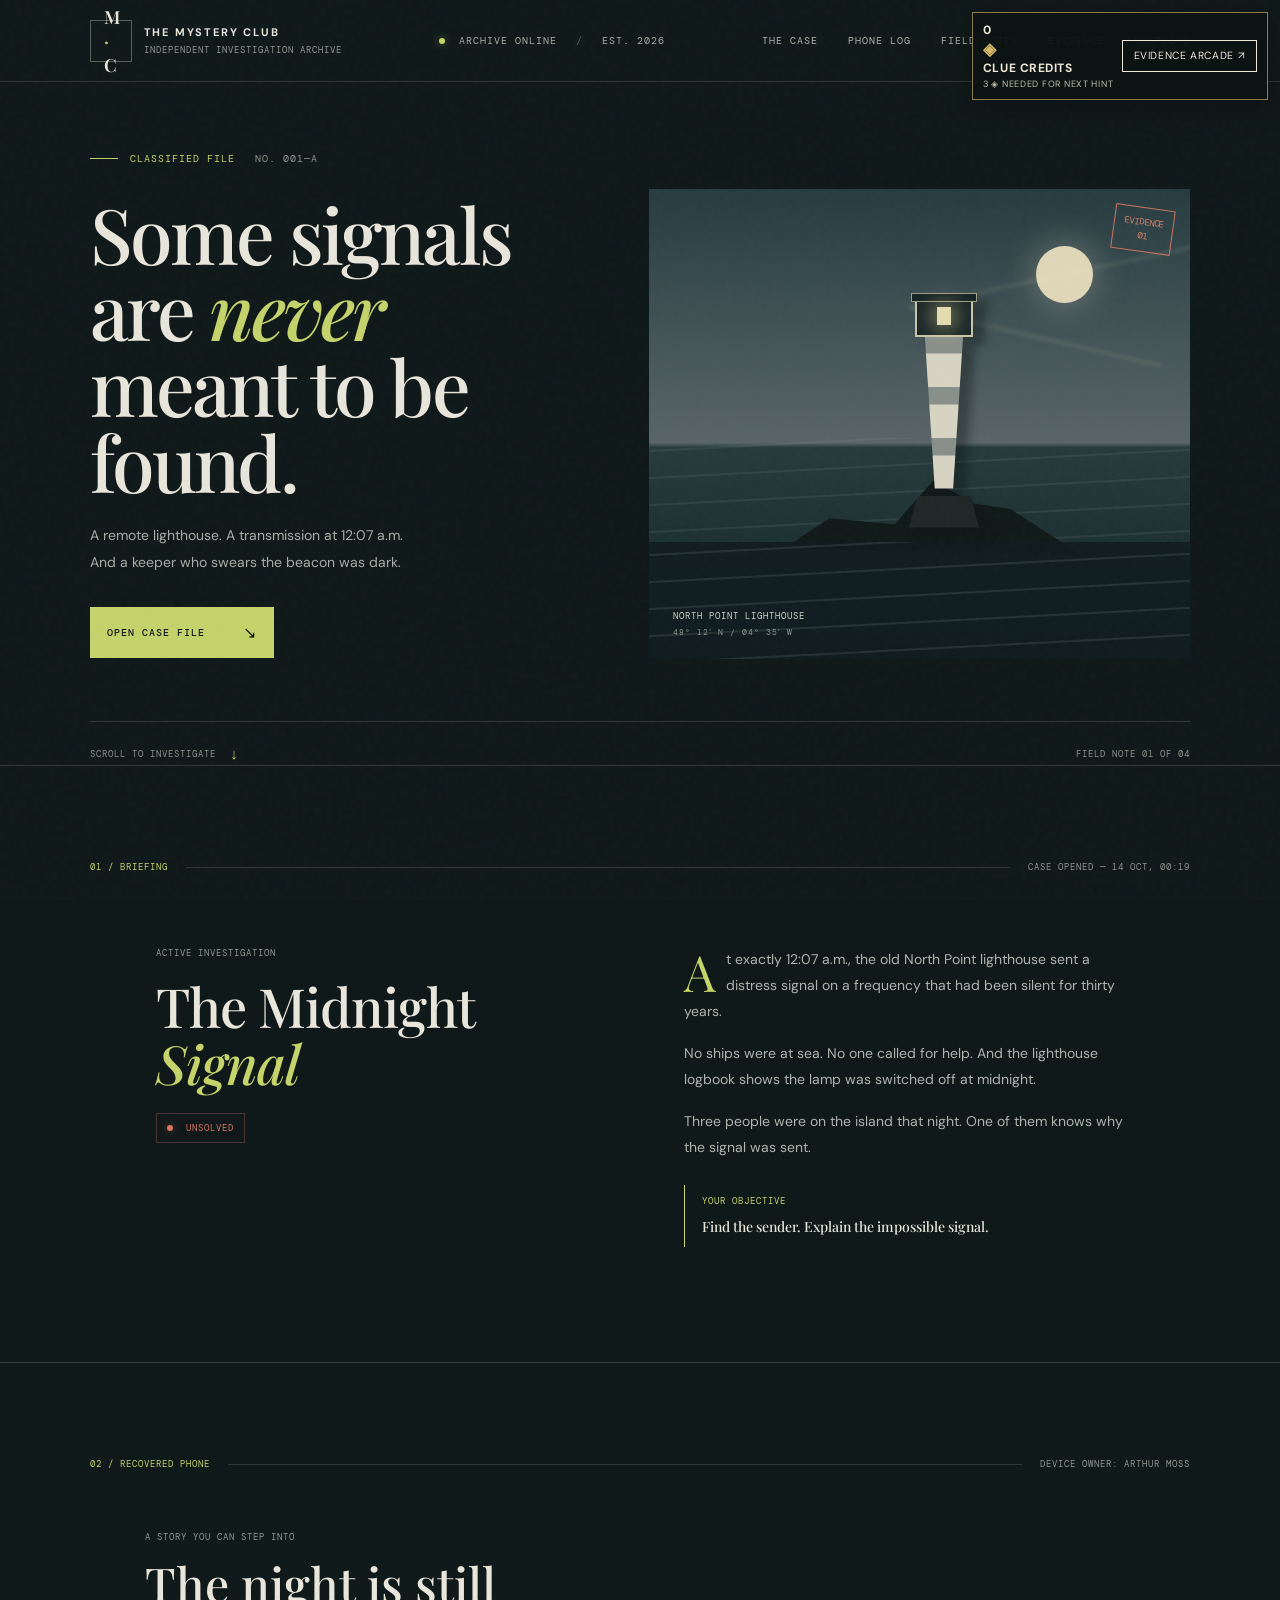
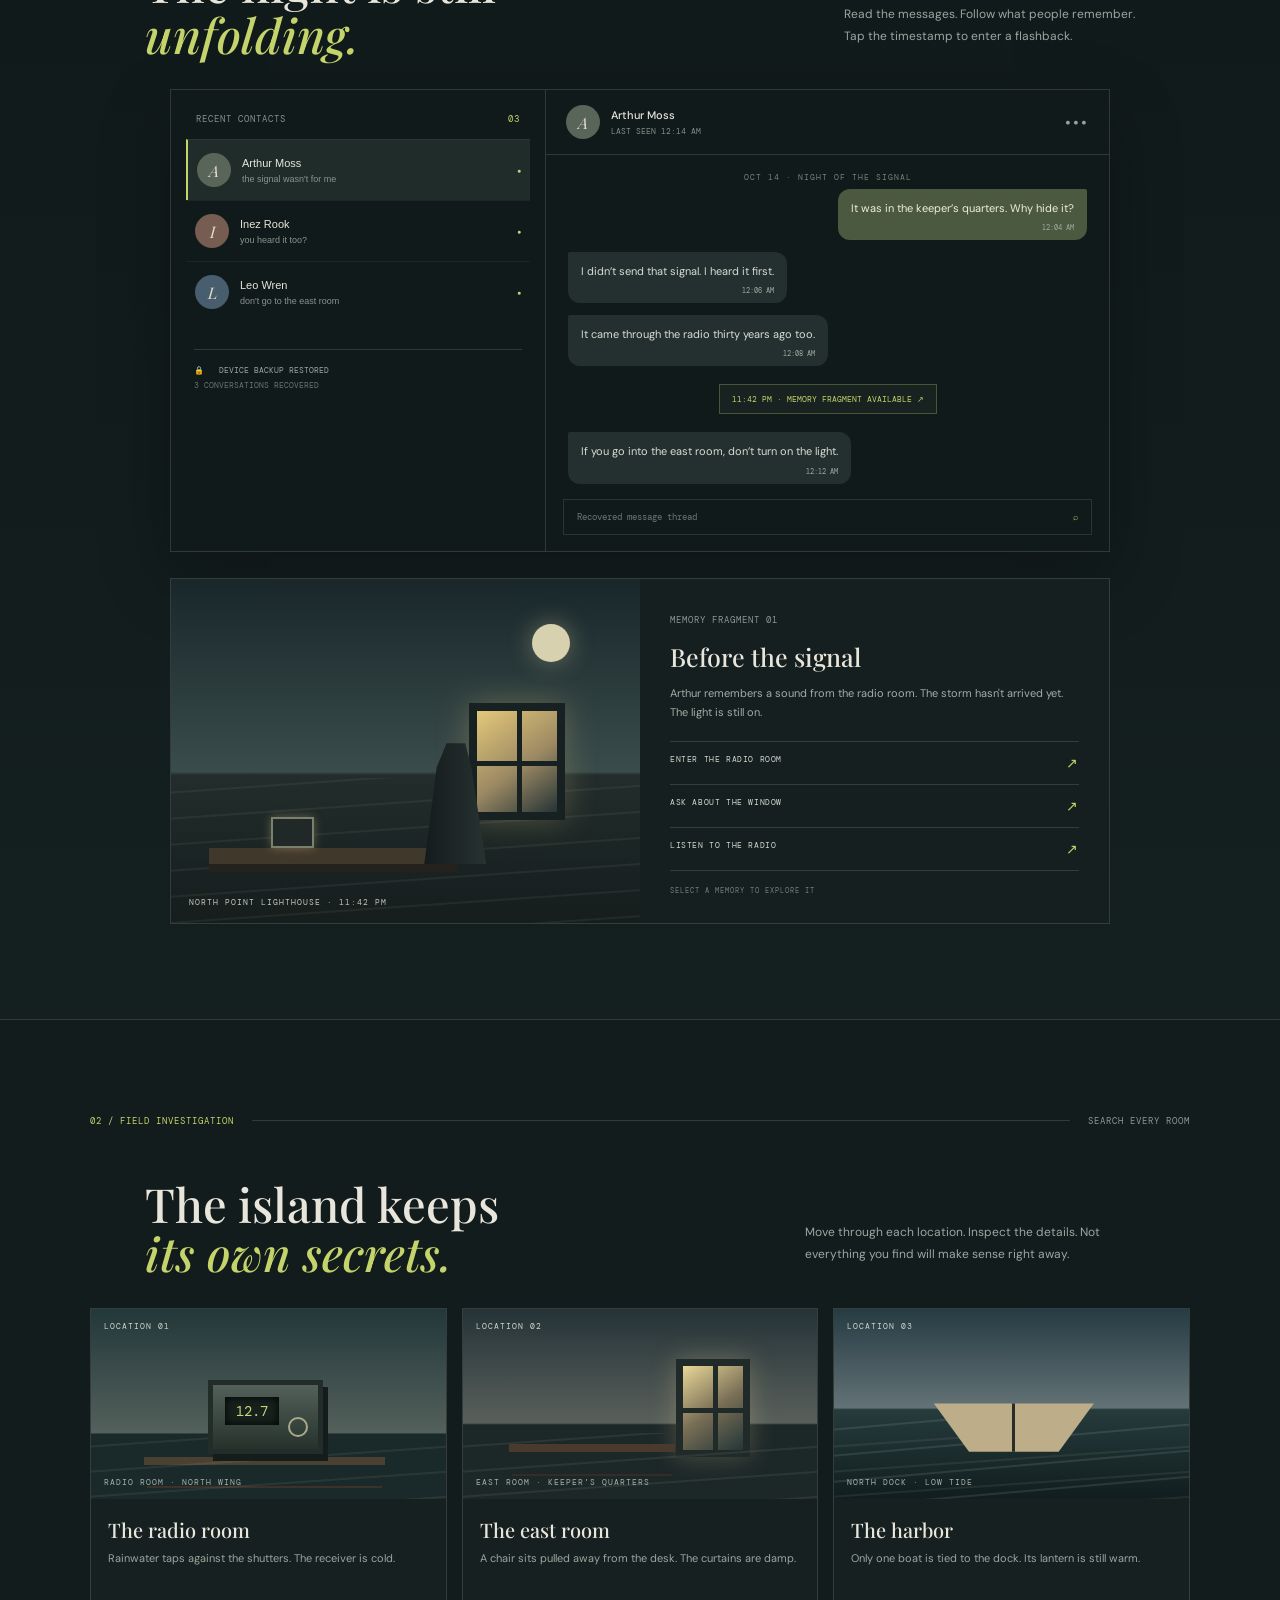
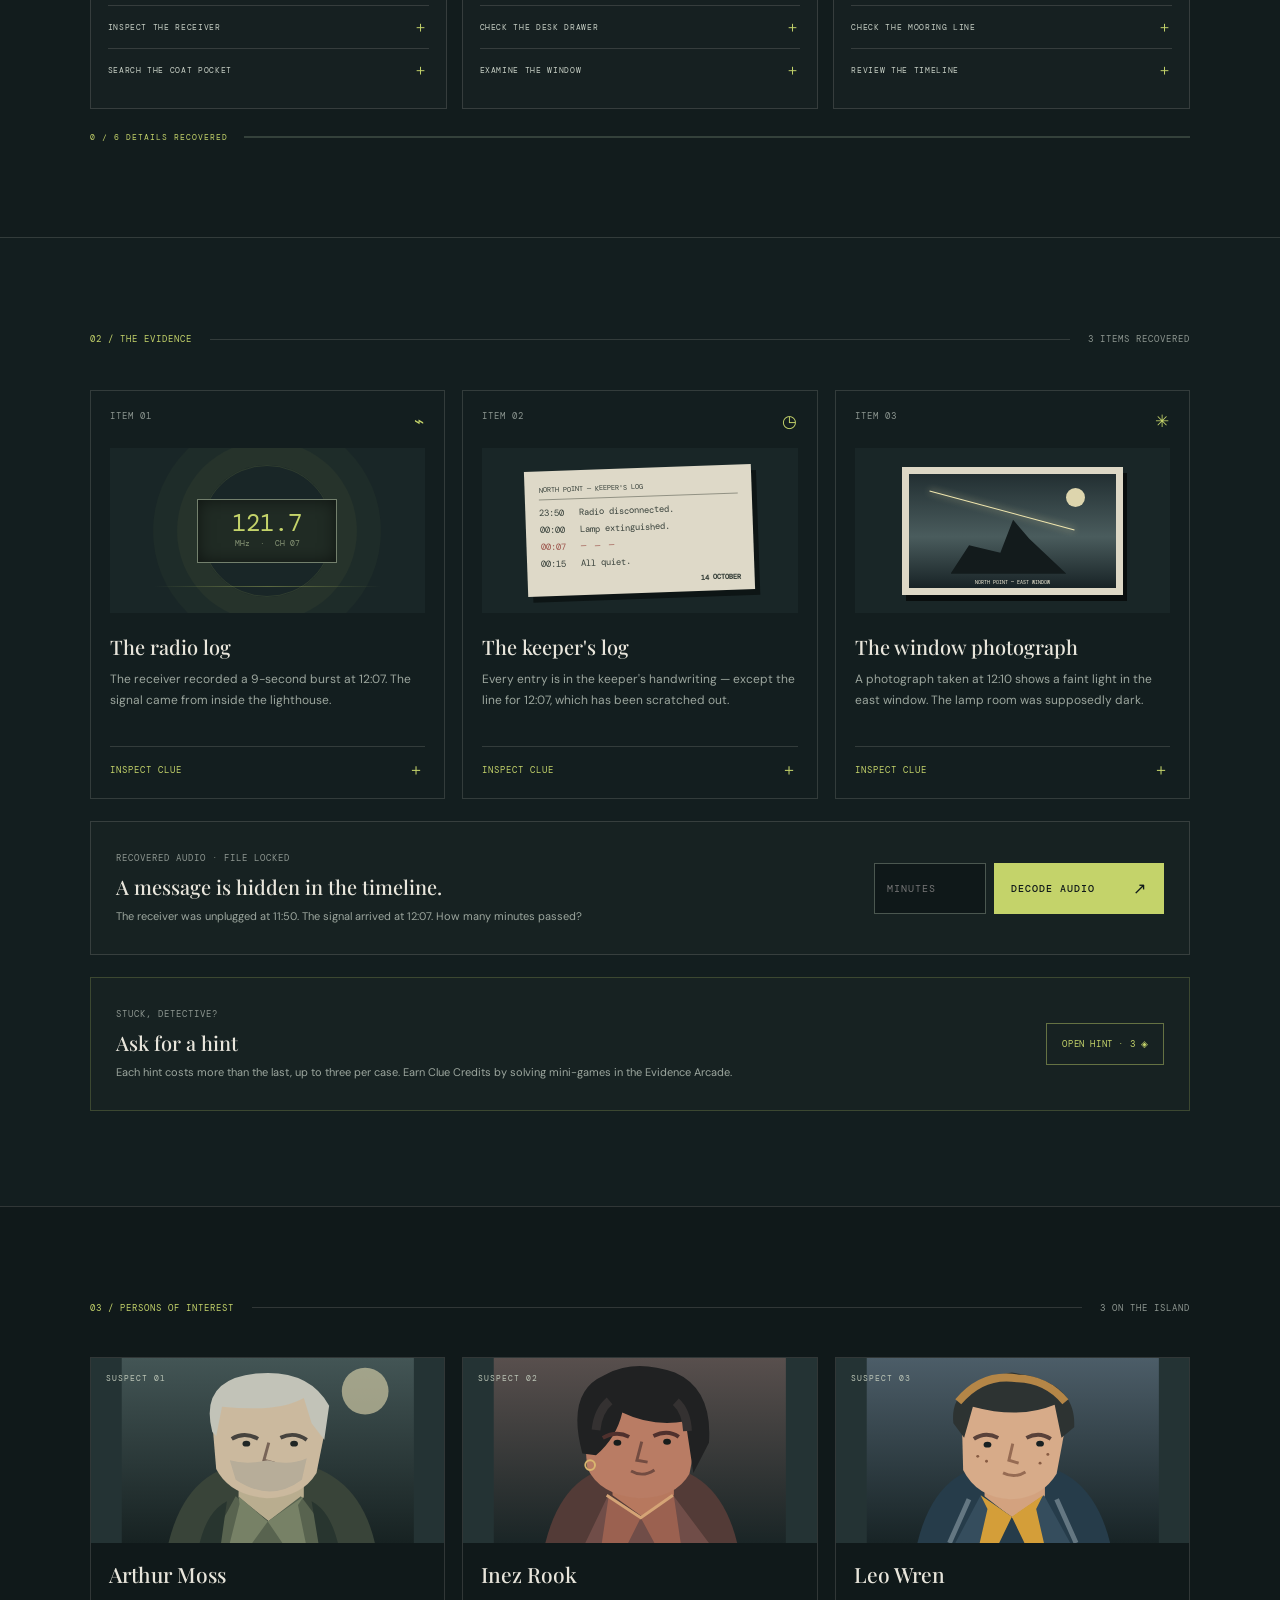
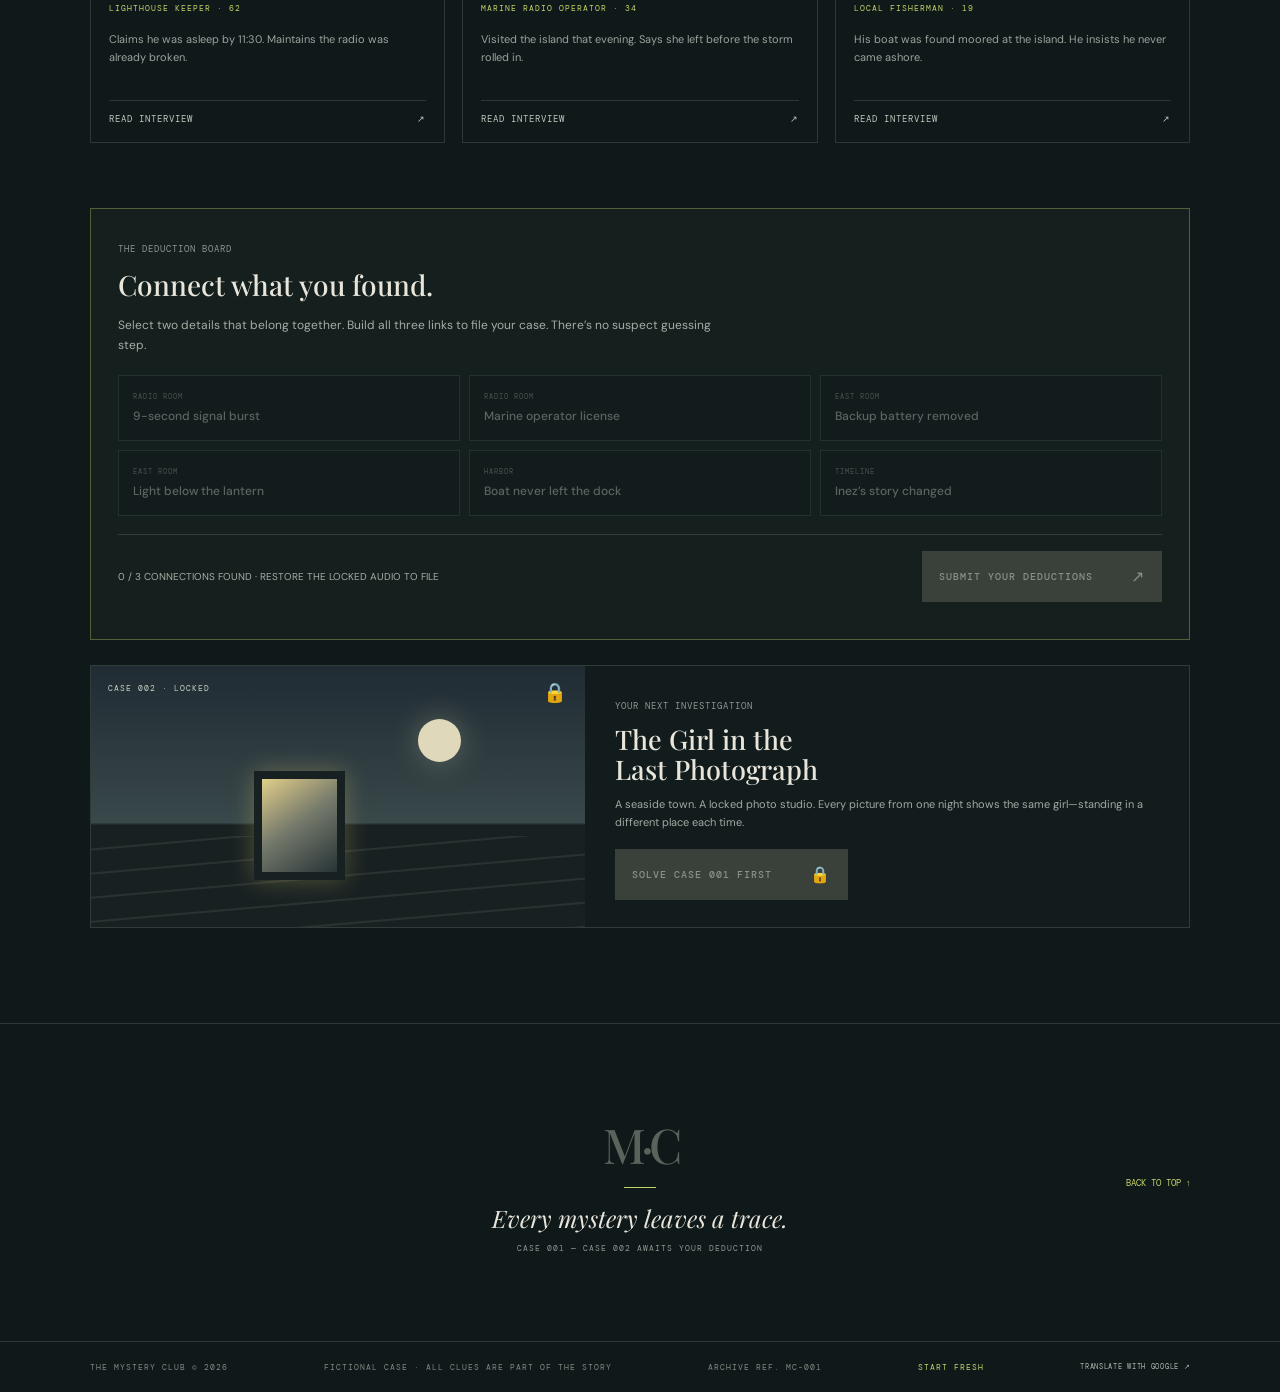
==== commit 0edc8e03: "Finish progressive hints and arcade unlocks" ====
--- a/index.html
+++ b/index.html
@@ -59,7 +59,7 @@
       </div>
     
       <div class="cipher-box"><div><span class="small-label">RECOVERED AUDIO · FILE LOCKED</span><h3>A message is hidden in the timeline.</h3><p>The receiver was unplugged at 11:50. The signal arrived at 12:07. How many minutes passed?</p></div><div class="cipher-controls"><label class="sr-only" for="cipherAnswer">Minutes between the events</label><input id="cipherAnswer" inputmode="numeric" maxlength="2" placeholder="MINUTES"><button class="primary-button" id="decodeButton">DECODE AUDIO <span>↗</span></button></div><p id="cipherResult" class="cipher-result" role="status" hidden></p></div>
-      <div class="hint-box"><div><span class="small-label">STUCK, DETECTIVE?</span><h3>Ask for a hint</h3><p>Hints cost 3 ◈ Clue Credits. Earn credits by solving mini-puzzles in the Evidence Arcade.</p></div><button id="hintButton">OPEN HINT · 3 ◈</button><p class="hint-message" id="hintMessage" hidden></p></div>
+      <div class="hint-box"><div><span class="small-label">STUCK, DETECTIVE?</span><h3>Ask for a hint</h3><p>Each hint costs more than the last, up to three per case. Earn Clue Credits by solving mini-games in the Evidence Arcade.</p></div><button id="hintButton">OPEN HINT · 3 ◈</button><p class="hint-message" id="hintMessage" hidden></p></div>
     </section>
     <section class="suspects-section" id="suspects">
       <div class="section-heading"><span class="section-index">03 / PERSONS OF INTEREST</span><span class="section-rule"></span><span class="section-date">3 ON THE ISLAND</span></div>
@@ -75,7 +75,7 @@
   <footer><span>THE MYSTERY CLUB © 2026</span><span>FICTIONAL CASE · ALL CLUES ARE PART OF THE STORY</span><span>ARCHIVE REF. MC-001</span><a class="start-fresh" href="start-fresh.html">START FRESH</a><a class="translate-link" href="https://translate.google.com/" target="_blank" rel="noopener noreferrer" title="Open Google Translate to translate the public website">TRANSLATE WITH GOOGLE ↗</a></footer>
   <dialog id="clueDialog"><button class="dialog-close" aria-label="Close clue">×</button><span class="small-label">FIELD NOTE / NEW DETAIL</span><p id="clueText"></p><button class="primary-button dialog-done">BACK TO EVIDENCE <span>↗</span></button></dialog>
   <link rel="stylesheet" href="coin-arcade.css?v=2">
-  <script src="coin-arcade.js?v=5"></script>
+  <script src="coin-arcade.js?v=6"></script>
   <script src="script.js"></script>
 </body>
 </html>
